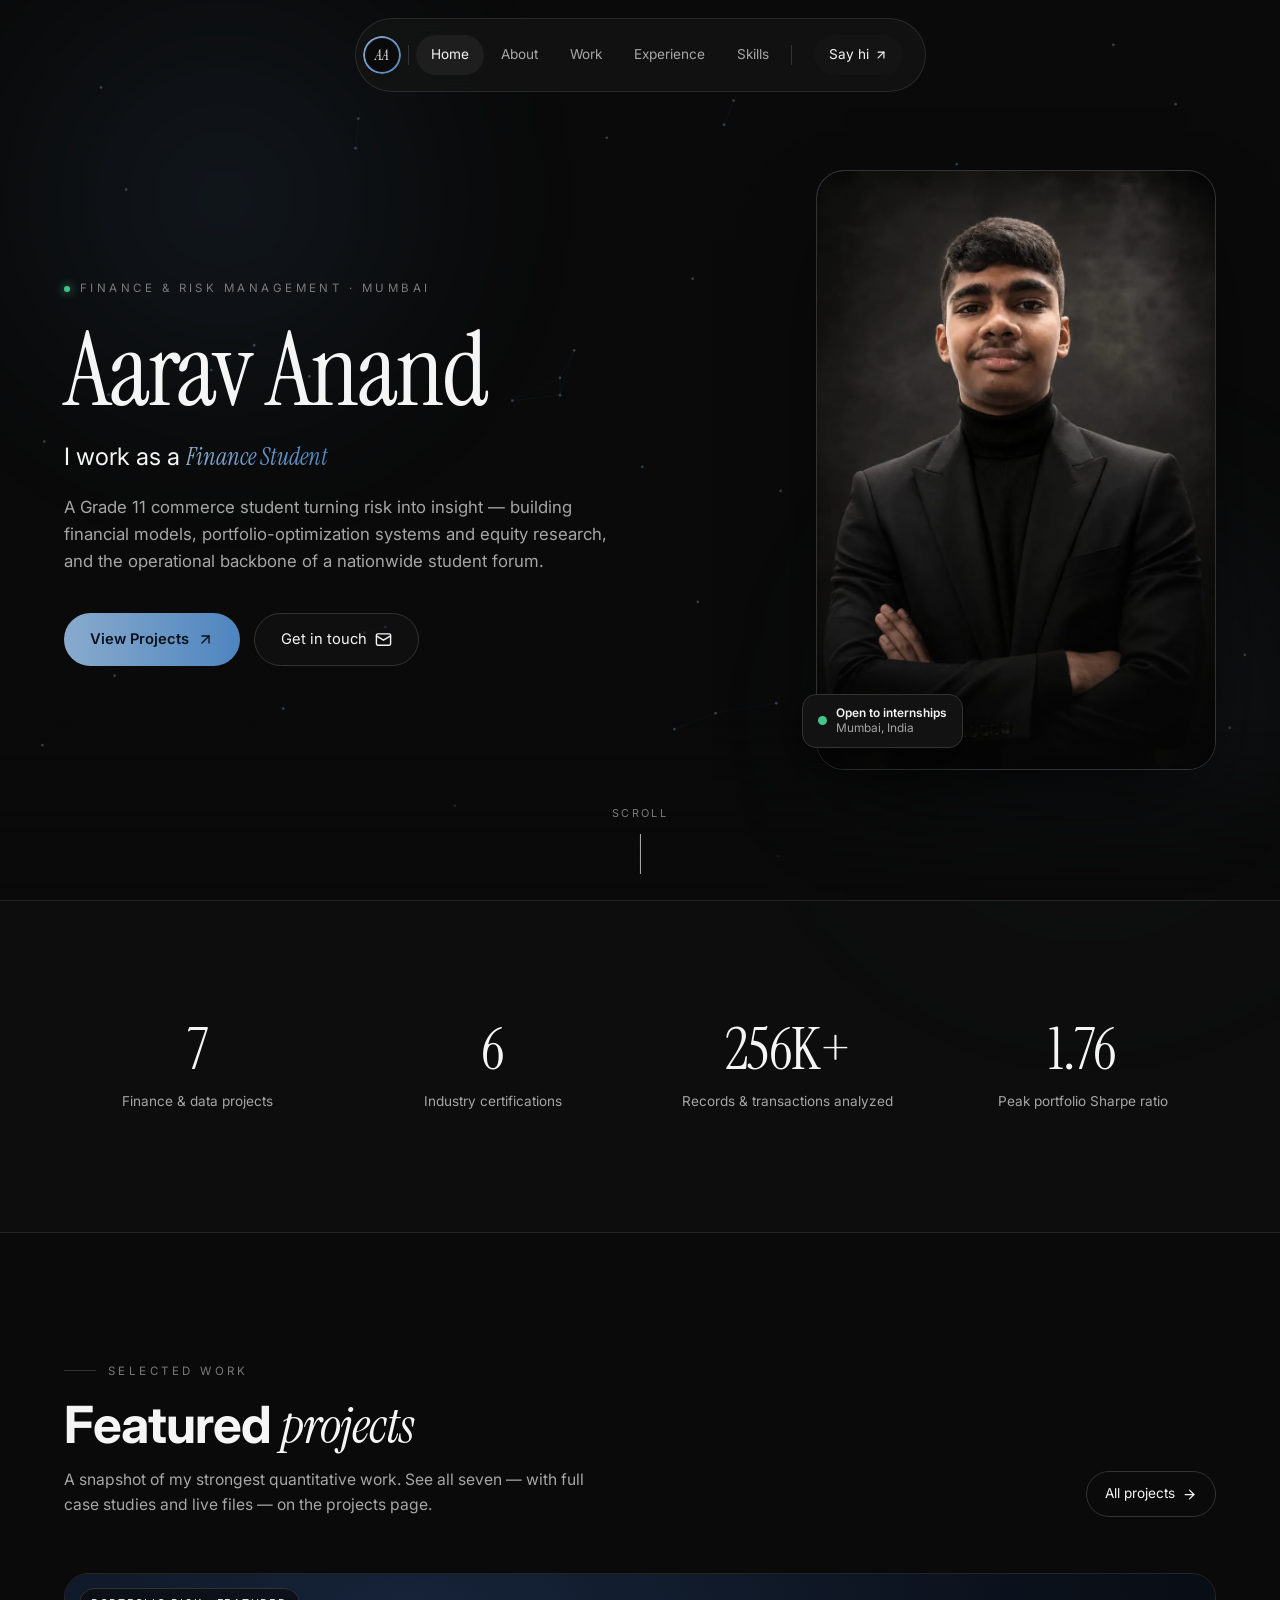
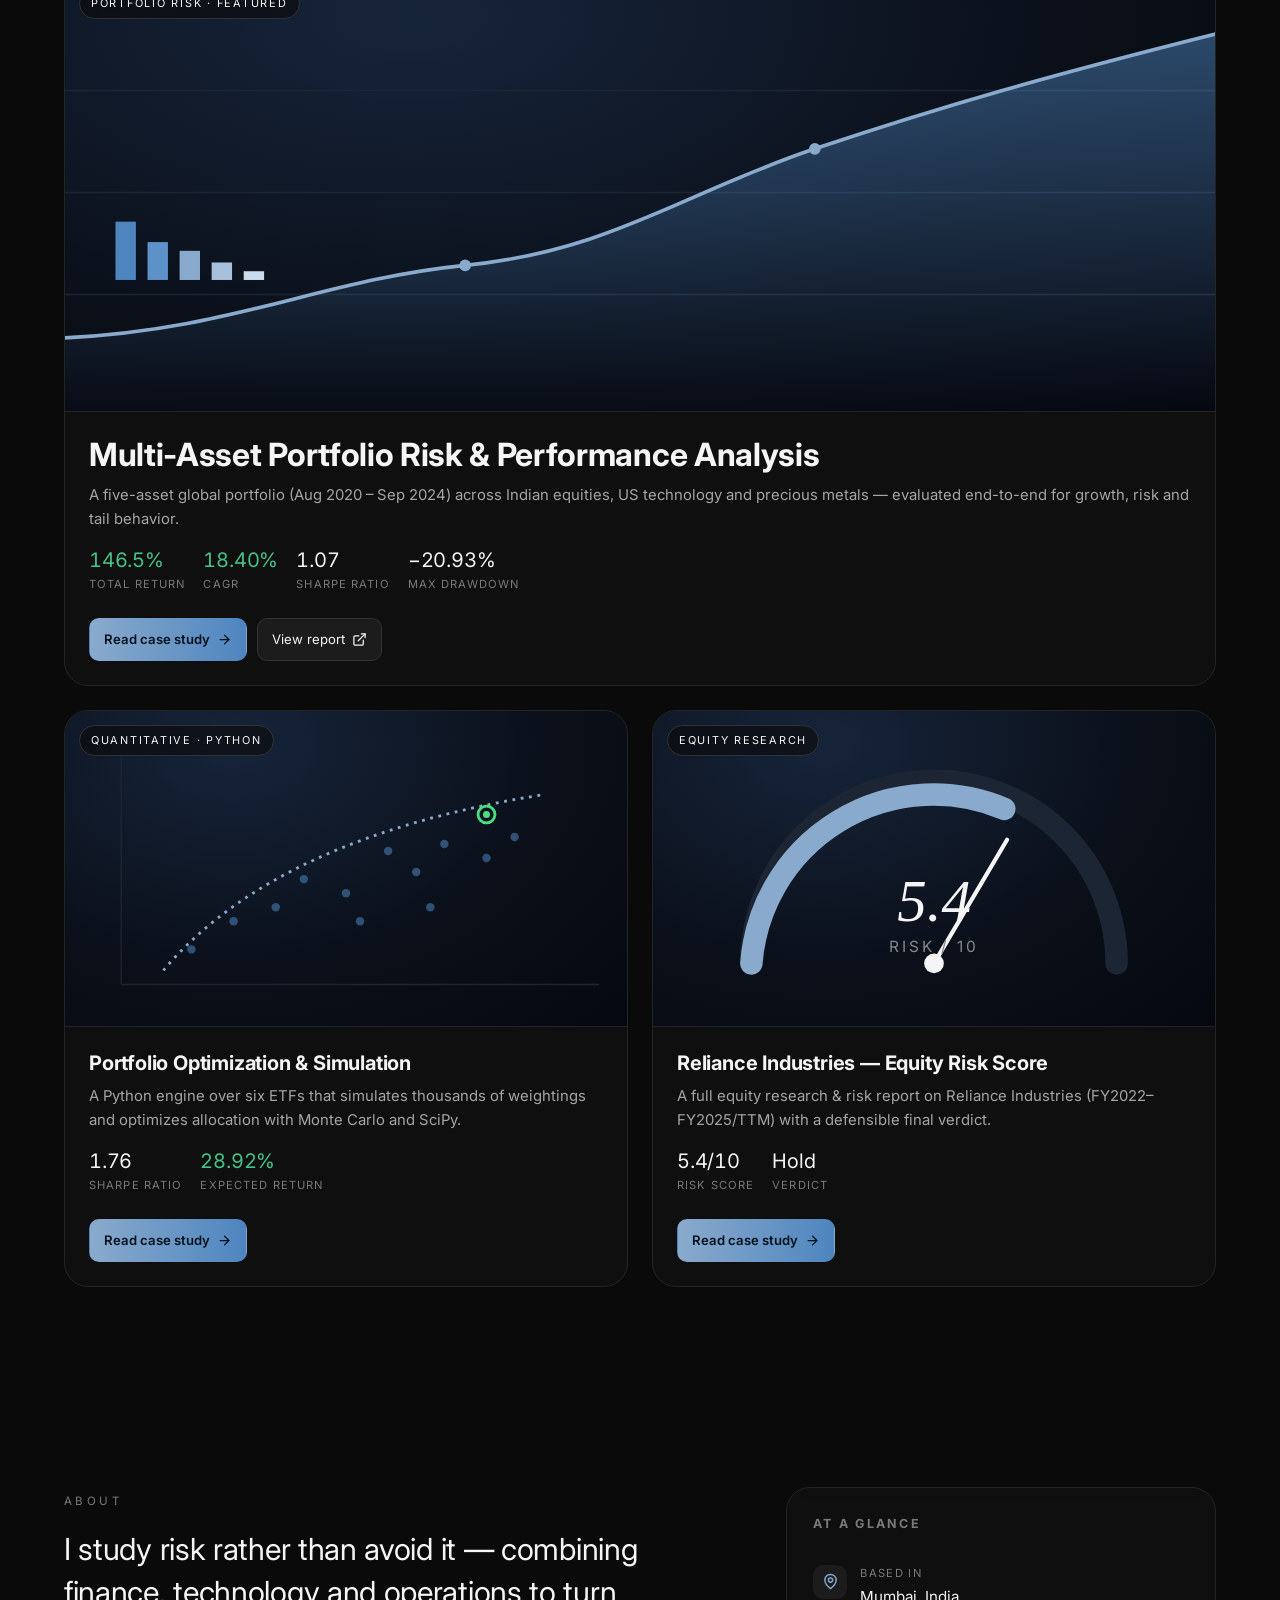
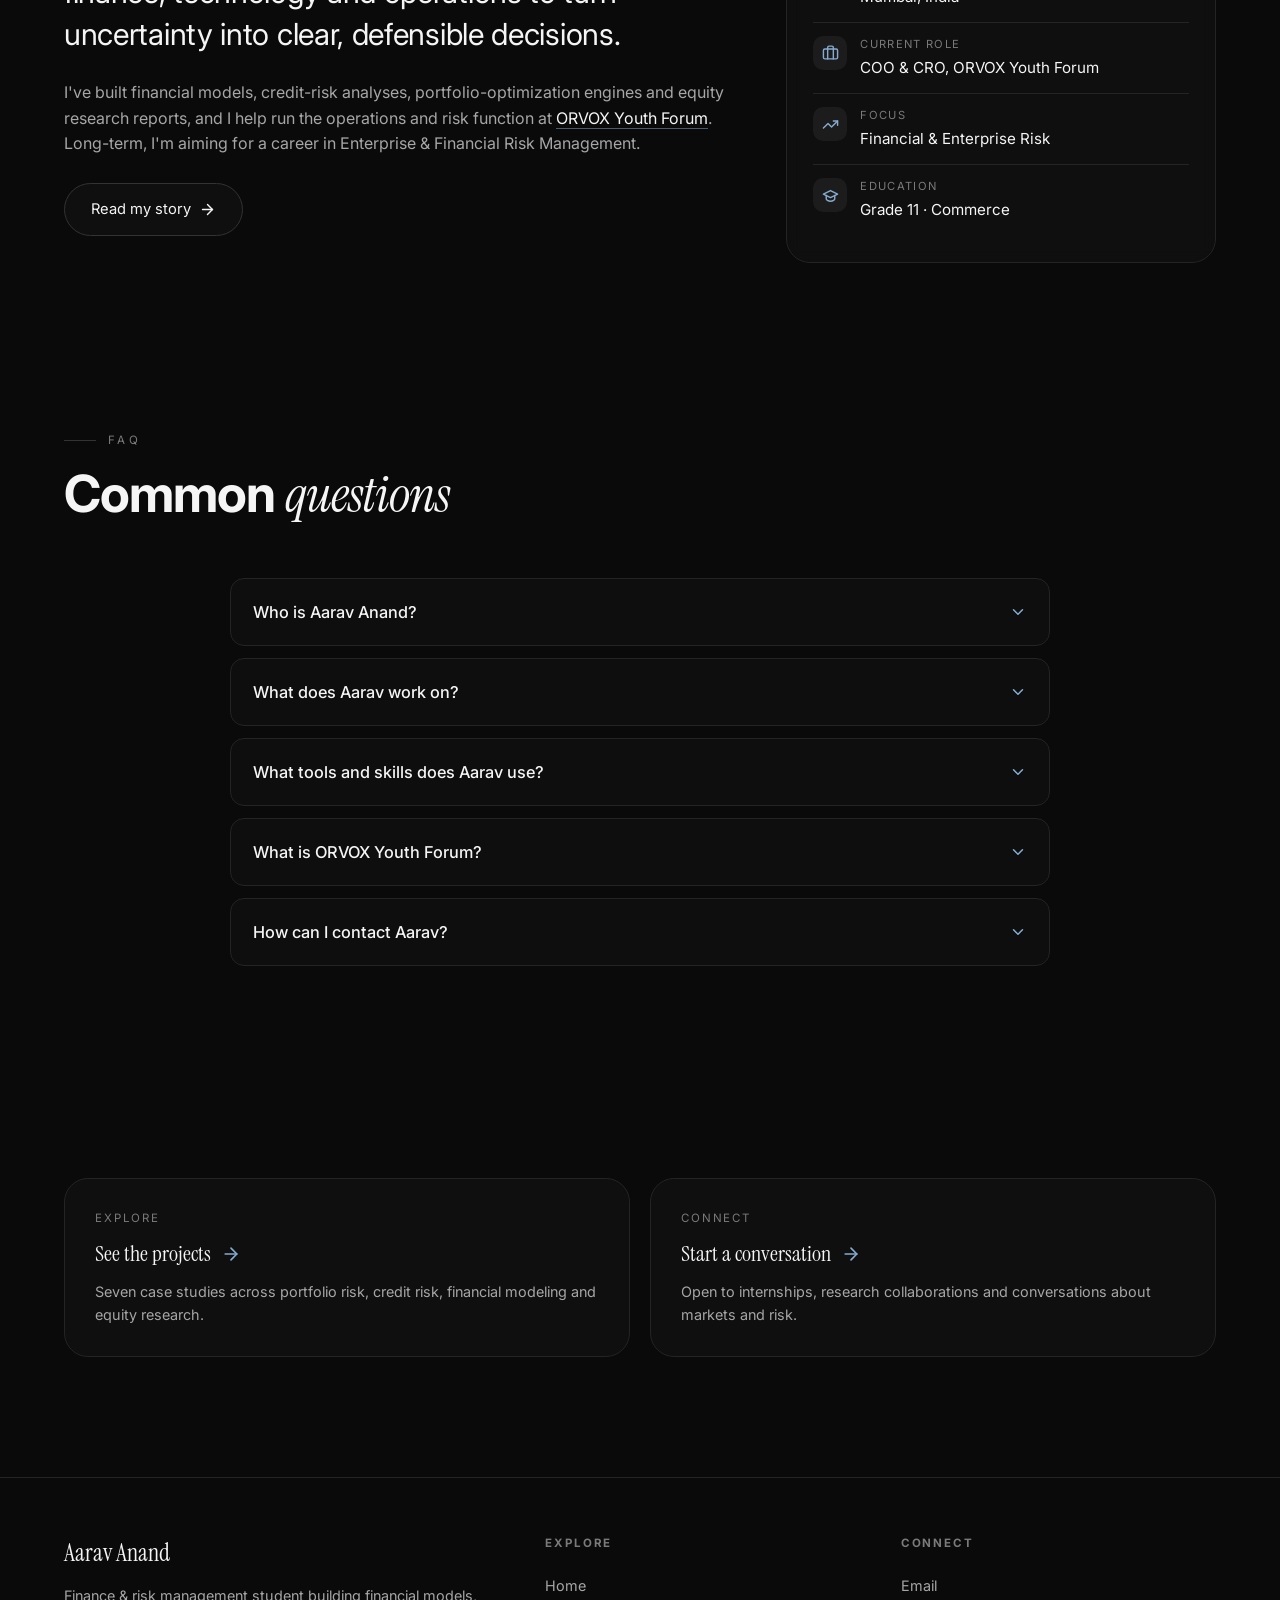
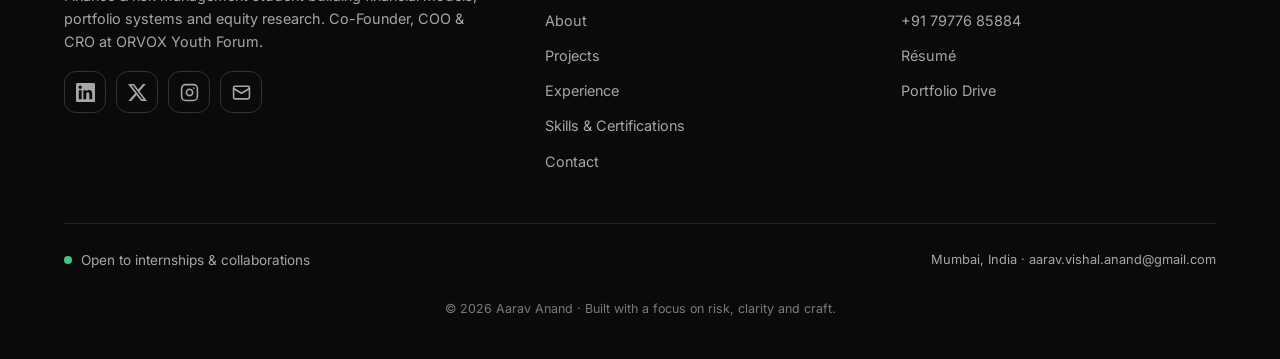
==== index.html @ 46c32362 "Aarav Anand portfolio: multi-page, SEO + AEO optimized Multi-page static site (home, about, projects" ====
<!doctype html>
<html lang="en">
<head>
  <meta charset="utf-8">
  <meta name="viewport" content="width=device-width, initial-scale=1">
  <meta name="theme-color" content="#0a0a0a">

  <title>Aarav Anand — Finance &amp; Risk Management · Quant Projects</title>
  <meta name="description" content="Aarav Anand is a Mumbai-based commerce student in financial risk management — building financial models, portfolio-optimization systems, credit-risk analyses and equity research. Co-Founder, COO &amp; CRO at ORVOX Youth Forum.">
  <meta name="author" content="Aarav Anand">
  <meta name="keywords" content="Aarav Anand, financial risk management, portfolio optimization, credit risk analysis, equity research, quantitative finance, Value at Risk, financial modeling, Monte Carlo simulation, Python finance, Mumbai, ORVOX Youth Forum">
  <link rel="canonical" href="https://aaravanand.com/">
  <meta name="robots" content="index, follow, max-image-preview:large, max-snippet:-1">

  <meta property="og:type" content="website">
  <meta property="og:site_name" content="Aarav Anand">
  <meta property="og:title" content="Aarav Anand — Finance &amp; Risk Management · Quant Projects">
  <meta property="og:description" content="Mumbai-based commerce student turning risk into insight — financial models, portfolio optimization, credit-risk &amp; equity research. Co-Founder, COO &amp; CRO at ORVOX Youth Forum.">
  <meta property="og:url" content="https://aaravanand.com/">
  <meta property="og:image" content="https://aaravanand.com/og-image.png">
  <meta property="og:image:width" content="1200">
  <meta property="og:image:height" content="630">
  <meta property="og:image:alt" content="Aarav Anand — Finance &amp; Risk Management portfolio">
  <meta property="og:locale" content="en_US">

  <meta name="twitter:card" content="summary_large_image">
  <meta name="twitter:title" content="Aarav Anand — Finance &amp; Risk Management · Quant Projects">
  <meta name="twitter:description" content="Mumbai-based commerce student building financial models, portfolio optimization systems &amp; equity research. Co-Founder of ORVOX Youth Forum.">
  <meta name="twitter:image" content="https://aaravanand.com/og-image.png">
  <meta name="twitter:image:alt" content="Aarav Anand — Finance &amp; Risk Management portfolio">
  <meta name="twitter:creator" content="@aarav84329">

  <link rel="icon" href="favicon.ico" sizes="any">
  <link rel="icon" type="image/svg+xml" href="assets/favicon.svg">
  <link rel="apple-touch-icon" href="assets/apple-touch-icon.png">
  <link rel="manifest" href="manifest.webmanifest">

  <link rel="preconnect" href="https://fonts.googleapis.com">
  <link rel="preconnect" href="https://fonts.gstatic.com" crossorigin="">
  <link href="https://fonts.googleapis.com/css2?family=Inter:wght@300;400;500;600;700&amp;family=Instrument+Serif:ital@0;1&amp;display=swap" rel="stylesheet">
  <link rel="stylesheet" href="assets/styles.css">

  <script type="application/ld+json">
  {
    "@context": "https://schema.org",
    "@graph": [
      {
        "@type": "WebSite",
        "@id": "https://aaravanand.com/#website",
        "url": "https://aaravanand.com/",
        "name": "Aarav Anand",
        "description": "Portfolio of Aarav Anand — finance and risk management student, quantitative projects and equity research.",
        "inLanguage": "en",
        "publisher": { "@id": "https://aaravanand.com/#person" }
      },
      {
        "@type": "Person",
        "@id": "https://aaravanand.com/#person",
        "name": "Aarav Anand",
        "givenName": "Aarav",
        "familyName": "Anand",
        "jobTitle": "Finance & Risk Management Student · Co-Founder, COO & CRO at ORVOX Youth Forum",
        "description": "Mumbai-based Grade 11 commerce student focused on financial risk management, portfolio analytics, credit risk and equity research.",
        "url": "https://aaravanand.com/",
        "image": "https://aaravanand.com/assets/aarav-anand-square.jpg",
        "email": "mailto:aarav.vishal.anand@gmail.com",
        "telephone": "+91-7977685884",
        "address": { "@type": "PostalAddress", "addressLocality": "Mumbai", "addressCountry": "IN" },
        "worksFor": { "@type": "Organization", "name": "ORVOX Youth Forum" },
        "knowsAbout": ["Financial Modeling","Equity Research","Portfolio Analysis","Credit Risk Analysis","Enterprise Risk Management","Value at Risk (VaR)","Monte Carlo Simulation","Python","Pandas","NumPy","SciPy","Microsoft Excel","Data Analysis","Statistical Analysis"],
        "sameAs": ["http://www.linkedin.com/in/aarav-anand84","https://x.com/aarav84329","https://www.instagram.com/aarav84329/"]
      },
      {
        "@type": "FAQPage",
        "@id": "https://aaravanand.com/#faq",
        "mainEntity": [
          { "@type": "Question", "name": "Who is Aarav Anand?", "acceptedAnswer": { "@type": "Answer", "text": "Aarav Anand is a Mumbai-based Grade 11 commerce student specializing in financial risk management, portfolio analytics, credit risk and equity research. He is a Founding Member, Chief Operating Officer and Chief Risk Officer at ORVOX Youth Forum." } },
          { "@type": "Question", "name": "What does Aarav Anand work on?", "acceptedAnswer": { "@type": "Answer", "text": "Aarav builds three-statement financial models, Python-based portfolio optimization systems, credit-risk analyses, equity research reports and retail data-analytics projects, focusing on understanding and quantifying risk." } },
          { "@type": "Question", "name": "What tools and skills does Aarav Anand use?", "acceptedAnswer": { "@type": "Answer", "text": "He works with Microsoft Excel, Python, Pandas, NumPy, SciPy and Matplotlib, applying financial modeling, Value at Risk (VaR), Monte Carlo simulation, statistical analysis and data visualization." } },
          { "@type": "Question", "name": "What is ORVOX Youth Forum?", "acceptedAnswer": { "@type": "Answer", "text": "ORVOX Youth Forum is a nationwide student initiative where Aarav serves as Founding Member, COO and CRO — designing operational systems, workflow automation, registration databases and organizational risk management." } },
          { "@type": "Question", "name": "How can I contact Aarav Anand?", "acceptedAnswer": { "@type": "Answer", "text": "Email aarav.vishal.anand@gmail.com or call +91 79776 85884. Aarav is based in Mumbai, India and is open to internships and research collaborations." } }
        ]
      }
    ]
  }
  </script>
</head>
<body data-page="home">
  <a class="skip-link" href="#main">Skip to content</a>

  <div class="bg-glow one" aria-hidden="true"></div>
  <div class="bg-glow two" aria-hidden="true"></div>
  <canvas id="bg-canvas" aria-hidden="true"></canvas>

  <div id="loader" role="status" aria-label="Loading">
    <div class="loader-label eyebrow">Aarav Anand</div>
    <div class="loader-words font-display italic" aria-hidden="true">
      <span data-w="0">Finance</span><span data-w="1">Risk</span><span data-w="2">Data</span><span data-w="3">Systems</span>
    </div>
    <div class="loader-count font-display" id="count">000</div>
    <div class="loader-bar"><div class="accent-gradient" id="loadbar"></div></div>
  </div>

  <nav class="navbar" aria-label="Primary">
    <div class="nav-pill" id="navPill">
      <a class="logo" href="index.html" aria-label="Aarav Anand — home"><span class="font-display italic">AA</span></a>
      <span class="nav-divider nav-collapsible"></span>
      <a class="nav-link active nav-collapsible" href="index.html" aria-current="page">Home</a>
      <a class="nav-link" href="about.html">About</a>
      <a class="nav-link" href="projects.html">Work</a>
      <a class="nav-link nav-collapsible" href="experience.html">Experience</a>
      <a class="nav-link nav-collapsible" href="skills.html">Skills</a>
      <span class="nav-divider"></span>
      <a class="say-hi" href="contact.html"><span class="ring"></span><span class="inner">Say hi <svg width="14" height="14"><use href="assets/sprite.svg#i-arrow"/></svg></span></a>
    </div>
  </nav>

  <main id="main">
    <!-- HERO -->
    <section class="hero" aria-label="Introduction">
      <div class="bottom-fade"></div>
      <div class="container hero-grid">
        <div>
          <span class="hero-eyebrow eyebrow"><span class="pip"></span> Finance &amp; Risk Management · Mumbai</span>
          <h1 class="hero-name font-display">Aarav Anand</h1>
          <p class="hero-role">I work as a <span class="font-display italic accent-text role-word" id="role">Risk Analyst</span></p>
          <p class="hero-desc">A Grade&nbsp;11 commerce student turning risk into insight — building financial models, portfolio-optimization systems and equity research, and the operational backbone of a nationwide student forum.</p>
          <div class="cta-row">
            <a class="btn btn-accent" href="projects.html">View Projects <svg><use href="assets/sprite.svg#i-arrow"/></svg></a>
            <a class="btn btn-outline" href="contact.html">Get in touch <svg><use href="assets/sprite.svg#i-mail"/></svg></a>
          </div>
        </div>
        <figure class="hero-portrait">
          <div class="frame">
            <picture>
              <source srcset="assets/aarav-anand.webp" type="image/webp">
              <img src="assets/aarav-anand.jpg" width="851" height="1280" alt="Aarav Anand, finance and risk management student, in a black suit" fetchpriority="high">
            </picture>
            <span class="ring-accent" aria-hidden="true"></span>
          </div>
          <figcaption class="badge">
            <span class="bd" aria-hidden="true"></span>
            <span class="bt"><b>Open to internships</b><br><span>Mumbai, India</span></span>
          </figcaption>
        </figure>
      </div>
      <a class="scroll-ind" href="#impact" aria-label="Scroll down">
        <span class="lbl">Scroll</span>
        <div class="track"><i></i></div>
      </a>
    </section>

    <!-- IMPACT -->
    <section class="block impact" id="impact" aria-label="Key numbers">
      <div class="container">
        <div class="stats-grid reveal">
          <div class="stat"><div class="num font-display" data-count="7">0</div><div class="lbl">Finance &amp; data projects</div></div>
          <div class="stat"><div class="num font-display" data-count="6">0</div><div class="lbl">Industry certifications</div></div>
          <div class="stat"><div class="num font-display" data-count="256" data-suffix="K+">0</div><div class="lbl">Records &amp; transactions analyzed</div></div>
          <div class="stat"><div class="num font-display" data-count="1.76" data-decimals="2">0</div><div class="lbl">Peak portfolio Sharpe ratio</div></div>
        </div>
      </div>
    </section>

    <!-- FEATURED PROJECTS -->
    <section class="block" aria-label="Featured projects">
      <div class="container">
        <div class="sec-head reveal">
          <div>
            <span class="line"><i class="bar"></i><span class="eyebrow">Selected Work</span></span>
            <h2>Featured <span class="font-display italic">projects</span></h2>
            <p>A snapshot of my strongest quantitative work. See all seven — with full case studies and live files — on the projects page.</p>
          </div>
          <a class="pill-link" href="projects.html">All projects <svg><use href="assets/sprite.svg#i-arrow-right"/></svg></a>
        </div>
        <div class="proj-grid">
          <article class="proj featured reveal">
            <div class="proj-cover">
              <span class="proj-cat">Portfolio Risk · Featured</span>
              <svg viewBox="0 0 800 300" preserveAspectRatio="xMidYMid slice" role="img" aria-label="Rising multi-asset portfolio growth curve">
                <defs><linearGradient id="cv1" x1="0" y1="0" x2="0" y2="1"><stop offset="0" stop-color="#4E85BF" stop-opacity="0.5"/><stop offset="1" stop-color="#4E85BF" stop-opacity="0"/></linearGradient></defs>
                <g stroke="#1c2533" stroke-width="1"><line x1="0" y1="80" x2="800" y2="80"/><line x1="0" y1="150" x2="800" y2="150"/><line x1="0" y1="220" x2="800" y2="220"/></g>
                <path d="M0 250 C 120 245, 180 210, 280 200 S 430 150, 520 120 S 680 70, 800 40 L 800 300 L 0 300 Z" fill="url(#cv1)"/>
                <path d="M0 250 C 120 245, 180 210, 280 200 S 430 150, 520 120 S 680 70, 800 40" fill="none" stroke="#89AACC" stroke-width="2.5"/>
                <g fill="#89AACC"><circle cx="280" cy="200" r="4"/><circle cx="520" cy="120" r="4"/><circle cx="800" cy="40" r="4"/></g>
                <g transform="translate(40,210)"><rect x="0" y="-40" width="14" height="40" fill="#4E85BF"/><rect x="22" y="-26" width="14" height="26" fill="#5d92c9"/><rect x="44" y="-20" width="14" height="20" fill="#89AACC"/><rect x="66" y="-12" width="14" height="12" fill="#a7c0db"/><rect x="88" y="-6" width="14" height="6" fill="#c9dcec"/></g>
              </svg>
            </div>
            <div class="proj-body">
              <h3>Multi-Asset Portfolio Risk &amp; Performance Analysis</h3>
              <p class="proj-desc">A five-asset global portfolio (Aug 2020 – Sep 2024) across Indian equities, US technology and precious metals — evaluated end-to-end for growth, risk and tail behavior.</p>
              <div class="metric-row">
                <div class="metric"><span class="mv pos">146.5%</span><span class="ml">Total return</span></div>
                <div class="metric"><span class="mv pos">18.40%</span><span class="ml">CAGR</span></div>
                <div class="metric"><span class="mv">1.07</span><span class="ml">Sharpe ratio</span></div>
                <div class="metric"><span class="mv">−20.93%</span><span class="ml">Max drawdown</span></div>
              </div>
              <div class="proj-actions">
                <a class="act primary" href="projects.html#multi-asset-portfolio">Read case study <svg><use href="assets/sprite.svg#i-arrow-right"/></svg></a>
                <a class="act" href="https://drive.google.com/file/d/1o5YZNWXrORJJob804gQaQkdYr7K_Hras/view?usp=drive_link" target="_blank" rel="noopener noreferrer">View report <svg><use href="assets/sprite.svg#i-ext"/></svg></a>
              </div>
            </div>
          </article>

          <article class="proj reveal">
            <div class="proj-cover">
              <span class="proj-cat">Quantitative · Python</span>
              <svg viewBox="0 0 400 225" preserveAspectRatio="xMidYMid slice" role="img" aria-label="Efficient frontier scatter plot">
                <g stroke="#1c2533" stroke-width="1"><line x1="40" y1="20" x2="40" y2="195"/><line x1="40" y1="195" x2="380" y2="195"/></g>
                <g fill="#4E85BF" opacity="0.55"><circle cx="90" cy="170" r="3"/><circle cx="120" cy="150" r="3"/><circle cx="150" cy="140" r="3"/><circle cx="170" cy="120" r="3"/><circle cx="200" cy="130" r="3"/><circle cx="230" cy="100" r="3"/><circle cx="250" cy="115" r="3"/><circle cx="270" cy="95" r="3"/><circle cx="300" cy="105" r="3"/><circle cx="320" cy="90" r="3"/><circle cx="210" cy="150" r="3"/><circle cx="260" cy="140" r="3"/></g>
                <path d="M70 185 Q 150 90 340 60" fill="none" stroke="#89AACC" stroke-width="2" stroke-dasharray="2 4"/>
                <circle cx="300" cy="74" r="6" fill="none" stroke="#4ade80" stroke-width="2"/><circle cx="300" cy="74" r="2.5" fill="#4ade80"/>
              </svg>
            </div>
            <div class="proj-body">
              <h3>Portfolio Optimization &amp; Simulation</h3>
              <p class="proj-desc">A Python engine over six ETFs that simulates thousands of weightings and optimizes allocation with Monte Carlo and SciPy.</p>
              <div class="metric-row">
                <div class="metric"><span class="mv">1.76</span><span class="ml">Sharpe ratio</span></div>
                <div class="metric"><span class="mv pos">28.92%</span><span class="ml">Expected return</span></div>
              </div>
              <div class="proj-actions">
                <a class="act primary" href="projects.html#portfolio-optimization">Read case study <svg><use href="assets/sprite.svg#i-arrow-right"/></svg></a>
              </div>
            </div>
          </article>

          <article class="proj reveal">
            <div class="proj-cover">
              <span class="proj-cat">Equity Research</span>
              <svg viewBox="0 0 400 225" preserveAspectRatio="xMidYMid slice" role="img" aria-label="Risk gauge at 5.4 out of 10">
                <path d="M70 180 A 130 130 0 0 1 330 180" fill="none" stroke="#1c2533" stroke-width="16" stroke-linecap="round"/>
                <path d="M70 180 A 130 130 0 0 1 250 70" fill="none" stroke="#89AACC" stroke-width="16" stroke-linecap="round"/>
                <line x1="200" y1="180" x2="252" y2="92" stroke="#f5f5f5" stroke-width="3" stroke-linecap="round"/>
                <circle cx="200" cy="180" r="7" fill="#f5f5f5"/>
                <text x="200" y="150" font-family="Georgia,serif" font-style="italic" font-size="42" fill="#f5f5f5" text-anchor="middle">5.4</text>
                <text x="200" y="172" font-family="Inter,sans-serif" font-size="11" fill="#878787" text-anchor="middle" letter-spacing="2">RISK / 10</text>
              </svg>
            </div>
            <div class="proj-body">
              <h3>Reliance Industries — Equity Risk Score</h3>
              <p class="proj-desc">A full equity research &amp; risk report on Reliance Industries (FY2022–FY2025/TTM) with a defensible final verdict.</p>
              <div class="metric-row">
                <div class="metric"><span class="mv">5.4/10</span><span class="ml">Risk score</span></div>
                <div class="metric"><span class="mv">Hold</span><span class="ml">Verdict</span></div>
              </div>
              <div class="proj-actions">
                <a class="act primary" href="projects.html#reliance-equity-risk">Read case study <svg><use href="assets/sprite.svg#i-arrow-right"/></svg></a>
              </div>
            </div>
          </article>
        </div>
      </div>
    </section>

    <!-- ABOUT TEASER -->
    <section class="block tight" aria-label="About preview">
      <div class="container about-grid">
        <div class="reveal">
          <span class="line"><i class="bar"></i><span class="eyebrow">About</span></span>
          <p class="about-lead" style="margin-top:16px">I study risk rather than avoid it — combining finance, technology and operations to turn uncertainty into clear, defensible decisions.</p>
          <div class="about-body">
            <p>I've built financial models, credit-risk analyses, portfolio-optimization engines and equity research reports, and I help run the operations and risk function at <a href="experience.html">ORVOX Youth Forum</a>. Long-term, I'm aiming for a career in Enterprise &amp; Financial Risk Management.</p>
          </div>
          <div class="cta-row" style="margin-top:26px">
            <a class="btn btn-outline" href="about.html">Read my story <svg><use href="assets/sprite.svg#i-arrow-right"/></svg></a>
          </div>
        </div>
        <aside class="about-card reveal" data-delay="1" aria-label="Quick facts">
          <h3>At a glance</h3>
          <div class="fact"><span class="ic"><svg><use href="assets/sprite.svg#i-pin"/></svg></span><div><div class="ft">Based in</div><div class="fv">Mumbai, India</div></div></div>
          <div class="fact"><span class="ic"><svg><use href="assets/sprite.svg#i-briefcase"/></svg></span><div><div class="ft">Current role</div><div class="fv">COO &amp; CRO, ORVOX Youth Forum</div></div></div>
          <div class="fact"><span class="ic"><svg><use href="assets/sprite.svg#i-trending"/></svg></span><div><div class="ft">Focus</div><div class="fv">Financial &amp; Enterprise Risk</div></div></div>
          <div class="fact"><span class="ic"><svg><use href="assets/sprite.svg#i-cap"/></svg></span><div><div class="ft">Education</div><div class="fv">Grade 11 · Commerce</div></div></div>
        </aside>
      </div>
    </section>

    <!-- FAQ -->
    <section class="block tight" id="faq" aria-label="Frequently asked questions">
      <div class="container">
        <div class="sec-head reveal" style="justify-content:flex-start">
          <div>
            <span class="line"><i class="bar"></i><span class="eyebrow">FAQ</span></span>
            <h2>Common <span class="font-display italic">questions</span></h2>
          </div>
        </div>
        <div class="faq-wrap reveal">
          <details class="faq"><summary>Who is Aarav Anand? <svg class="chev"><use href="assets/sprite.svg#i-down"/></svg></summary><div class="faq-a">Aarav Anand is a Mumbai-based Grade 11 commerce student specializing in financial risk management, portfolio analytics, credit risk and equity research. He is a Founding Member, Chief Operating Officer and Chief Risk Officer at <a href="experience.html">ORVOX Youth Forum</a>.</div></details>
          <details class="faq"><summary>What does Aarav work on? <svg class="chev"><use href="assets/sprite.svg#i-down"/></svg></summary><div class="faq-a">He builds three-statement financial models, Python-based <a href="projects.html#portfolio-optimization">portfolio optimization systems</a>, credit-risk analyses, equity research reports and retail data-analytics projects — all centered on understanding and quantifying risk.</div></details>
          <details class="faq"><summary>What tools and skills does Aarav use? <svg class="chev"><use href="assets/sprite.svg#i-down"/></svg></summary><div class="faq-a">Microsoft Excel, Python, Pandas, NumPy, SciPy and Matplotlib — applied through financial modeling, Value at Risk (VaR), Monte Carlo simulation and statistical analysis. See the full <a href="skills.html">skills &amp; certifications</a>.</div></details>
          <details class="faq"><summary>What is ORVOX Youth Forum? <svg class="chev"><use href="assets/sprite.svg#i-down"/></svg></summary><div class="faq-a">A nationwide student initiative where Aarav serves as Founding Member, COO and CRO — designing operational systems, workflow automation, registration databases and organizational risk management. More on the <a href="experience.html">experience page</a>.</div></details>
          <details class="faq"><summary>How can I contact Aarav? <svg class="chev"><use href="assets/sprite.svg#i-down"/></svg></summary><div class="faq-a">Email <a href="mailto:aarav.vishal.anand@gmail.com">aarav.vishal.anand@gmail.com</a> or call <a href="tel:+917977685884">+91 79776 85884</a>. He's open to internships and research collaborations — see the <a href="contact.html">contact page</a>.</div></details>
        </div>
      </div>
    </section>

    <!-- CONTACT CTA -->
    <section class="block" aria-label="Get in touch">
      <div class="container">
        <div class="next-cta">
          <a class="next-card reveal" href="projects.html">
            <span class="nc-eye">Explore</span>
            <span class="nc-title font-display">See the projects <svg><use href="assets/sprite.svg#i-arrow-right"/></svg></span>
            <p>Seven case studies across portfolio risk, credit risk, financial modeling and equity research.</p>
          </a>
          <a class="next-card reveal" data-delay="1" href="contact.html">
            <span class="nc-eye">Connect</span>
            <span class="nc-title font-display">Start a conversation <svg><use href="assets/sprite.svg#i-arrow-right"/></svg></span>
            <p>Open to internships, research collaborations and conversations about markets and risk.</p>
          </a>
        </div>
      </div>
    </section>
  </main>

  <!-- FOOTER -->
  <footer class="site-footer">
    <div class="container">
      <div class="footer-top">
        <div class="footer-brand">
          <div class="fb-name font-display">Aarav Anand</div>
          <p>Finance &amp; risk management student building financial models, portfolio systems and equity research. Co-Founder, COO &amp; CRO at ORVOX Youth Forum.</p>
          <div class="socials" style="margin-top:18px">
            <a href="http://www.linkedin.com/in/aarav-anand84" target="_blank" rel="noopener noreferrer" aria-label="LinkedIn"><svg><use href="assets/sprite.svg#i-linkedin"/></svg></a>
            <a href="https://x.com/aarav84329" target="_blank" rel="noopener noreferrer" aria-label="X (Twitter)"><svg><use href="assets/sprite.svg#i-x"/></svg></a>
            <a href="https://www.instagram.com/aarav84329/" target="_blank" rel="noopener noreferrer" aria-label="Instagram"><svg><use href="assets/sprite.svg#i-instagram"/></svg></a>
            <a href="mailto:aarav.vishal.anand@gmail.com" aria-label="Email"><svg><use href="assets/sprite.svg#i-mail"/></svg></a>
          </div>
        </div>
        <nav class="footer-col" aria-label="Footer">
          <h4>Explore</h4>
          <a href="index.html">Home</a><a href="about.html">About</a><a href="projects.html">Projects</a><a href="experience.html">Experience</a><a href="skills.html">Skills &amp; Certifications</a><a href="contact.html">Contact</a>
        </nav>
        <div class="footer-col">
          <h4>Connect</h4>
          <a href="mailto:aarav.vishal.anand@gmail.com">Email</a>
          <a href="tel:+917977685884">+91 79776 85884</a>
          <a href="https://docs.google.com/document/d/1LqpxFSy0rPGh9nCoXXqc6Lo5pvByXTGy/edit?usp=sharing&amp;ouid=103177178854069169573&amp;rtpof=true&amp;sd=true" target="_blank" rel="noopener noreferrer">Résumé</a>
          <a href="https://drive.google.com/drive/folders/1hFkDQS0R5gh1Fw5vfCUStxI2azGrAgSO?usp=sharing" target="_blank" rel="noopener noreferrer">Portfolio Drive</a>
        </div>
      </div>
      <div class="footer-bar">
        <div class="avail"><span class="dot"></span>Open to internships &amp; collaborations</div>
        <div class="muted" style="font-size:0.8rem">Mumbai, India · aarav.vishal.anand@gmail.com</div>
      </div>
      <p class="colophon">© <span id="year">2026</span> Aarav Anand · Built with a focus on risk, clarity and craft.</p>
    </div>
  </footer>

  <script src="assets/main.js" defer></script>
</body>
</html>
---- assets/styles.css ----
/* ════════════════════════════════════════════════
   Aarav Anand — Portfolio Design System
   Shared across all pages
   ════════════════════════════════════════════════ */

:root {
  --bg: 0 0% 4%;
  --bg-2: 0 0% 6%;
  --surface: 0 0% 8%;
  --surface-2: 0 0% 11%;
  --text: 0 0% 96%;
  --muted: 0 0% 65%;
  --faint: 0 0% 48%;
  --stroke: 0 0% 14%;
  --stroke-2: 0 0% 20%;
  --accent: 210 44% 67%;
  --accent-2: 212 42% 53%;
  --pos: 152 52% 52%;
  --warn: 38 92% 60%;
  --radius: 24px;
  --radius-sm: 14px;
  --maxw: 1200px;
  --ease-out: cubic-bezier(0.23, 1, 0.32, 1);
  --ease-in-out: cubic-bezier(0.77, 0, 0.175, 1);
}

* { box-sizing: border-box; margin: 0; padding: 0; }
html { scroll-behavior: smooth; }
@media (prefers-reduced-motion: reduce) { html { scroll-behavior: auto; } }

body {
  font-family: 'Inter', -apple-system, system-ui, sans-serif;
  background: hsl(var(--bg));
  color: hsl(var(--text));
  -webkit-font-smoothing: antialiased;
  text-rendering: optimizeLegibility;
  overflow-x: hidden;
  line-height: 1.6;
}
img, svg, video { display: block; }
button, a { font: inherit; color: inherit; cursor: pointer; text-decoration: none; }
ul { list-style: none; }
:focus-visible { outline: 2px solid hsl(var(--accent)); outline-offset: 3px; border-radius: 6px; }

.font-display { font-family: 'Instrument Serif', Georgia, serif; font-weight: 400; }
.italic { font-style: italic; }
.muted { color: hsl(var(--muted)); }
.eyebrow { font-size: 0.72rem; color: hsl(var(--faint)); text-transform: uppercase; letter-spacing: 0.3em; }
.container { max-width: var(--maxw); margin: 0 auto; padding: 0 24px; }
.accent-text { background: linear-gradient(90deg, #89AACC, #4E85BF); -webkit-background-clip: text; background-clip: text; color: transparent; }
.accent-gradient { background: linear-gradient(90deg, #89AACC 0%, #4E85BF 100%); }
.sr-only { position: absolute; width: 1px; height: 1px; padding: 0; margin: -1px; overflow: hidden; clip: rect(0,0,0,0); white-space: nowrap; border: 0; }

.skip-link { position: absolute; left: 16px; top: -60px; z-index: 10000; background: hsl(var(--surface)); border: 1px solid hsl(var(--stroke-2)); padding: 10px 18px; border-radius: 999px; transition: top 0.2s var(--ease-out); }
.skip-link:focus { top: 16px; }

/* ── keyframes ── */
@keyframes scroll-down { 0% { transform: translateY(-100%); } 100% { transform: translateY(200%); } }
@keyframes role-fade-in { from { opacity: 0; transform: translateY(8px); } to { opacity: 1; transform: translateY(0); } }
@keyframes pulse-dot { 0%,100% { opacity: 1; transform: scale(1); } 50% { opacity: 0.4; transform: scale(0.7); } }
@keyframes float-up { from { opacity: 0; transform: translateY(20px); } to { opacity: 1; transform: translateY(0); } }

/* ── background ── */
#bg-canvas { position: fixed; inset: 0; z-index: 0; pointer-events: none; opacity: 0.55; }
.bg-glow { position: fixed; z-index: 0; pointer-events: none; filter: blur(90px); opacity: 0.5; }
.bg-glow.one { top: -10%; left: -5%; width: 45vw; height: 45vw; background: radial-gradient(circle, rgba(78,133,191,0.30), transparent 65%); }
.bg-glow.two { bottom: -15%; right: -10%; width: 50vw; height: 50vw; background: radial-gradient(circle, rgba(137,170,204,0.20), transparent 65%); }

/* ── loader ── */
#loader { position: fixed; inset: 0; z-index: 9999; background: hsl(var(--bg)); transition: opacity 0.6s ease; }
#loader.done { opacity: 0; pointer-events: none; }
.loader-label { position: absolute; top: 32px; left: 32px; }
.loader-words { position: absolute; inset: 0; display: grid; place-items: center; }
.loader-words span { position: absolute; font-size: clamp(2.2rem, 7vw, 4.5rem); color: hsl(var(--text) / 0.85); opacity: 0; }
.loader-count { position: absolute; bottom: 40px; right: 36px; font-size: clamp(4rem, 14vw, 9rem); line-height: 1; font-variant-numeric: tabular-nums; }
.loader-bar { position: absolute; left: 0; right: 0; bottom: 0; height: 3px; background: hsl(var(--stroke) / 0.6); }
.loader-bar > div { height: 100%; transform-origin: left; transform: scaleX(0); box-shadow: 0 0 8px rgba(137,170,204,0.45); }

/* ── nav ── */
.navbar { position: fixed; top: 0; left: 0; right: 0; z-index: 50; display: flex; justify-content: center; padding: 18px 16px; }
.nav-pill { display: inline-flex; align-items: center; gap: 2px; border-radius: 999px; backdrop-filter: blur(14px); -webkit-backdrop-filter: blur(14px); border: 1px solid rgba(255,255,255,0.10); background: hsl(var(--surface) / 0.82); padding: 7px; transition: box-shadow 0.4s ease, background 0.4s ease; max-width: calc(100vw - 32px); }
.nav-pill.scrolled { box-shadow: 0 10px 30px rgba(0,0,0,0.5); background: hsl(var(--surface) / 0.95); }
.logo { position: relative; width: 38px; height: 38px; border-radius: 50%; display: grid; place-items: center; transition: transform 0.3s var(--ease-out); flex: 0 0 auto; }
.logo::before { content: ''; position: absolute; inset: 0; border-radius: 50%; padding: 2px; background: linear-gradient(135deg, #89AACC, #4E85BF); -webkit-mask: linear-gradient(#000 0 0) content-box, linear-gradient(#000 0 0); -webkit-mask-composite: xor; mask-composite: exclude; transition: transform 0.6s var(--ease-out); }
.logo span { position: relative; z-index: 1; width: 32px; height: 32px; border-radius: 50%; background: hsl(var(--bg)); display: grid; place-items: center; font-size: 15px; }
.nav-divider { width: 1px; height: 20px; background: hsl(var(--stroke-2)); margin: 0 5px; flex: 0 0 auto; }
.nav-link, .say-hi { font-size: 0.85rem; border-radius: 999px; padding: 9px 15px; transition: color 0.25s var(--ease-out), background 0.25s var(--ease-out); white-space: nowrap; }
.nav-link.active { color: hsl(var(--text)); background: hsl(var(--stroke) / 0.7); }
.nav-link:not(.active) { color: hsl(var(--muted)); }
.say-hi { position: relative; display: inline-flex; align-items: center; gap: 5px; flex: 0 0 auto; }
.say-hi .ring { position: absolute; inset: -2px; border-radius: 999px; opacity: 0; background: linear-gradient(90deg, #89AACC, #4E85BF); transition: opacity 0.3s ease; }
.say-hi .inner { position: relative; z-index: 1; display: inline-flex; align-items: center; gap: 5px; background: hsl(var(--surface)); border-radius: 999px; padding: 9px 15px; }
@media (hover: hover) {
  .logo:hover { transform: scale(1.08); }
  .logo:hover::before { transform: rotate(180deg); }
  .nav-link:not(.active):hover { color: hsl(var(--text)); background: hsl(var(--stroke) / 0.5); }
  .say-hi:hover .ring { opacity: 1; }
}
.nav-link:active, .say-hi:active { transform: scale(0.97); }
@media (max-width: 820px) { .nav-collapsible { display: none; } }

/* ── buttons ── */
.btn { position: relative; border-radius: 999px; font-size: 0.92rem; padding: 14px 26px; transition: transform 0.18s var(--ease-out), box-shadow 0.3s var(--ease-out), background 0.3s var(--ease-out); display: inline-flex; align-items: center; gap: 8px; min-height: 48px; }
.btn svg { width: 17px; height: 17px; }
.btn-solid { background: hsl(var(--text)); color: hsl(var(--bg)); font-weight: 500; }
.btn-outline { border: 1px solid hsl(var(--stroke-2)); background: hsl(var(--surface) / 0.5); color: hsl(var(--text)); }
.btn-accent { background: linear-gradient(90deg, #89AACC, #4E85BF); color: #07111c; font-weight: 600; }
@media (hover: hover) {
  .btn-solid:hover { box-shadow: 0 10px 30px rgba(245,245,245,0.18); transform: translateY(-2px); }
  .btn-outline:hover { background: hsl(var(--surface-2)); transform: translateY(-2px); }
  .btn-accent:hover { box-shadow: 0 10px 30px rgba(78,133,191,0.35); transform: translateY(-2px); }
}
.btn:active { transform: scale(0.97); }

.pill-link { position: relative; display: inline-flex; align-items: center; gap: 7px; border-radius: 999px; padding: 11px 18px; font-size: 0.85rem; border: 1px solid hsl(var(--stroke-2)); white-space: nowrap; transition: transform 0.18s var(--ease-out), background 0.25s var(--ease-out), border-color 0.25s var(--ease-out); }
.pill-link svg { width: 15px; height: 15px; }
@media (hover: hover) { .pill-link:hover { background: hsl(var(--surface-2)); border-color: hsl(var(--accent) / 0.5); transform: translateY(-1px); } }
.pill-link:active { transform: scale(0.97); }

/* ── reveal ── */
.reveal { opacity: 0; transform: translateY(28px); transition: opacity 0.9s var(--ease-out), transform 0.9s var(--ease-out); }
.reveal.in { opacity: 1; transform: none; }
.reveal[data-delay="1"] { transition-delay: 0.06s; }
.reveal[data-delay="2"] { transition-delay: 0.12s; }
.reveal[data-delay="3"] { transition-delay: 0.18s; }
.reveal[data-delay="4"] { transition-delay: 0.24s; }
.reveal[data-delay="5"] { transition-delay: 0.30s; }

/* ── layout blocks ── */
main { position: relative; z-index: 2; }
section[id] { scroll-margin-top: 90px; }
.block { padding: clamp(64px, 10vw, 120px) 0; position: relative; }
.block.tight { padding: clamp(48px, 7vw, 80px) 0; }

.sec-head { display: flex; justify-content: space-between; align-items: flex-end; gap: 24px; margin-bottom: 56px; flex-wrap: wrap; }
.sec-head .line { display: inline-flex; align-items: center; gap: 12px; margin-bottom: 18px; }
.sec-head .line .bar { width: 32px; height: 1px; background: hsl(var(--stroke-2)); }
.sec-head h2 { font-size: clamp(2rem, 5vw, 3.2rem); line-height: 1.05; letter-spacing: -0.02em; }
.sec-head p { color: hsl(var(--muted)); font-size: 0.98rem; max-width: 34rem; margin-top: 14px; }

/* ── page hero (inner pages) ── */
.page-hero { position: relative; padding: 150px 0 40px; }
.breadcrumb { display: flex; align-items: center; gap: 8px; font-size: 0.8rem; color: hsl(var(--muted)); margin-bottom: 26px; flex-wrap: wrap; }
.breadcrumb a { color: hsl(var(--muted)); transition: color 0.2s; }
.breadcrumb a:hover { color: hsl(var(--text)); }
.breadcrumb .sep { color: hsl(var(--faint)); }
.breadcrumb [aria-current] { color: hsl(var(--text)); }
.page-hero h1 { font-size: clamp(2.6rem, 7vw, 5rem); line-height: 0.98; letter-spacing: -0.02em; }
.page-hero .lede { color: hsl(var(--muted)); font-size: clamp(1rem, 1.6vw, 1.15rem); max-width: 40rem; margin-top: 22px; }

/* ── home split hero ── */
.hero { position: relative; min-height: 100vh; display: flex; align-items: center; overflow: hidden; padding: 120px 0 80px; }
.hero .bottom-fade { position: absolute; left: 0; right: 0; bottom: 0; height: 180px; background: linear-gradient(to top, hsl(var(--bg)), transparent); z-index: 1; pointer-events: none; }
.hero-grid { position: relative; z-index: 10; display: grid; grid-template-columns: 1.1fr 0.9fr; gap: 56px; align-items: center; width: 100%; }
.hero-eyebrow { display: inline-flex; align-items: center; gap: 10px; margin-bottom: 26px; opacity: 0; animation: float-up 0.7s var(--ease-out) 0.1s forwards; }
.hero-eyebrow .pip { width: 6px; height: 6px; border-radius: 50%; background: hsl(var(--pos)); box-shadow: 0 0 10px hsl(var(--pos)); }
.hero-name { font-size: clamp(3rem, 8vw, 6.5rem); line-height: 0.92; letter-spacing: -0.02em; margin-bottom: 20px; opacity: 0; animation: float-up 0.8s var(--ease-out) 0.18s forwards; }
.hero-role { font-size: clamp(1.05rem, 2.2vw, 1.5rem); margin-bottom: 10px; opacity: 0; animation: float-up 0.8s var(--ease-out) 0.28s forwards; }
.hero-role .role-word { display: inline-block; min-width: 1ch; }
.hero-role .role-word.anim { animation: role-fade-in 0.4s var(--ease-out); }
.hero-desc { font-size: clamp(0.95rem, 1.4vw, 1.05rem); max-width: 34rem; margin: 18px 0 38px; color: hsl(var(--muted)); opacity: 0; animation: float-up 0.8s var(--ease-out) 0.38s forwards; }
.cta-row { display: inline-flex; gap: 14px; flex-wrap: wrap; opacity: 0; animation: float-up 0.8s var(--ease-out) 0.48s forwards; }

.hero-portrait { position: relative; opacity: 0; animation: float-up 0.9s var(--ease-out) 0.34s forwards; justify-self: end; width: 100%; max-width: 400px; }
.hero-portrait .frame { position: relative; border-radius: 28px; overflow: hidden; border: 1px solid hsl(var(--stroke-2)); background: hsl(var(--surface)); box-shadow: 0 40px 90px -30px rgba(0,0,0,0.85); }
.hero-portrait .frame::after { content: ''; position: absolute; inset: 0; background: linear-gradient(180deg, transparent 55%, hsl(var(--bg) / 0.5)); pointer-events: none; }
.hero-portrait img { width: 100%; height: auto; aspect-ratio: 851/1280; object-fit: cover; }
.hero-portrait .ring-accent { position: absolute; inset: -1px; border-radius: 28px; padding: 1px; background: linear-gradient(160deg, hsl(var(--accent) / 0.6), transparent 40%); -webkit-mask: linear-gradient(#000 0 0) content-box, linear-gradient(#000 0 0); -webkit-mask-composite: xor; mask-composite: exclude; pointer-events: none; }
.hero-portrait .badge { position: absolute; left: -14px; bottom: 22px; z-index: 3; display: inline-flex; align-items: center; gap: 9px; background: hsl(var(--surface) / 0.95); backdrop-filter: blur(10px); border: 1px solid hsl(var(--stroke-2)); border-radius: 14px; padding: 11px 15px; box-shadow: 0 14px 34px rgba(0,0,0,0.5); }
.hero-portrait .badge .bd { width: 9px; height: 9px; border-radius: 50%; background: hsl(var(--pos)); animation: pulse-dot 2s ease-in-out infinite; flex: 0 0 auto; }
.hero-portrait .badge .bt { font-size: 0.74rem; line-height: 1.3; }
.hero-portrait .badge .bt b { font-weight: 600; }
.hero-portrait .badge .bt span { color: hsl(var(--muted)); }

.scroll-ind { position: absolute; bottom: 26px; left: 50%; transform: translateX(-50%); z-index: 10; text-align: center; }
.scroll-ind .lbl { font-size: 0.68rem; letter-spacing: 0.22em; color: hsl(var(--faint)); text-transform: uppercase; display: block; margin-bottom: 12px; }
.scroll-ind .track { width: 1px; height: 40px; background: hsl(var(--stroke-2)); margin: 0 auto; overflow: hidden; position: relative; }
.scroll-ind .track > i { display: block; width: 1px; height: 100%; background: hsl(var(--text)); animation: scroll-down 1.6s ease-in-out infinite; }

/* ── about ── */
.about-grid { display: grid; grid-template-columns: 1.55fr 1fr; gap: 56px; align-items: start; }
.about-lead { font-size: clamp(1.3rem, 2.6vw, 1.9rem); line-height: 1.4; letter-spacing: -0.01em; }
.about-body { color: hsl(var(--muted)); margin-top: 24px; font-size: 1rem; max-width: 42rem; }
.about-body p + p { margin-top: 16px; }
.about-body a { color: hsl(var(--text)); border-bottom: 1px solid hsl(var(--accent) / 0.5); transition: border-color 0.25s; }
@media (hover: hover) { .about-body a:hover { border-color: hsl(var(--accent)); } }
.about-card { background: hsl(var(--surface) / 0.5); border: 1px solid hsl(var(--stroke)); border-radius: var(--radius); padding: 26px; backdrop-filter: blur(8px); }
.about-card h3 { font-size: 0.78rem; text-transform: uppercase; letter-spacing: 0.18em; color: hsl(var(--faint)); margin-bottom: 18px; }
.fact { display: flex; align-items: flex-start; gap: 13px; padding: 13px 0; border-top: 1px solid hsl(var(--stroke)); }
.fact:first-of-type { border-top: 0; }
.fact .ic { width: 34px; height: 34px; border-radius: 10px; background: hsl(var(--surface-2)); display: grid; place-items: center; flex: 0 0 auto; color: hsl(var(--accent)); }
.fact .ic svg { width: 17px; height: 17px; }
.fact .ft { font-size: 0.7rem; text-transform: uppercase; letter-spacing: 0.12em; color: hsl(var(--faint)); }
.fact .fv { font-size: 0.95rem; margin-top: 2px; }
.fact .fv a { color: hsl(var(--text)); border-bottom: 1px solid hsl(var(--accent) / 0.5); }
.focus-tags { display: flex; flex-wrap: wrap; gap: 8px; margin-top: 20px; }
.tag { font-size: 0.78rem; color: hsl(var(--muted)); border: 1px solid hsl(var(--stroke-2)); border-radius: 999px; padding: 6px 13px; }

/* about page portrait */
.about-portrait { position: sticky; top: 100px; }
.about-portrait .frame { position: relative; border-radius: var(--radius); overflow: hidden; border: 1px solid hsl(var(--stroke-2)); box-shadow: 0 36px 80px -30px rgba(0,0,0,0.8); }
.about-portrait img { width: 100%; height: auto; aspect-ratio: 851/1280; object-fit: cover; }
.about-portrait figcaption { margin-top: 14px; font-size: 0.8rem; color: hsl(var(--faint)); text-align: center; }
.about-split { display: grid; grid-template-columns: 0.85fr 1.15fr; gap: 56px; align-items: start; }

/* ── impact stats ── */
.impact { border-top: 1px solid hsl(var(--stroke)); border-bottom: 1px solid hsl(var(--stroke)); background: hsl(var(--bg-2) / 0.6); }
.stats-grid { display: grid; grid-template-columns: repeat(4, 1fr); gap: 28px; }
.stat { text-align: center; }
.stat .num { font-size: clamp(2.4rem, 5.5vw, 3.6rem); line-height: 1; letter-spacing: -0.01em; font-variant-numeric: tabular-nums; }
.stat .lbl { color: hsl(var(--muted)); font-size: 0.85rem; margin-top: 12px; }

/* ── projects ── */
.proj-grid { display: grid; grid-template-columns: repeat(2, 1fr); gap: 24px; }
.proj { position: relative; display: flex; flex-direction: column; border: 1px solid hsl(var(--stroke)); background: hsl(var(--surface) / 0.55); border-radius: var(--radius); overflow: hidden; transition: transform 0.3s var(--ease-out), border-color 0.3s var(--ease-out), box-shadow 0.3s var(--ease-out); scroll-margin-top: 100px; }
.proj.featured { grid-column: 1 / -1; }
@media (hover: hover) { .proj:hover { transform: translateY(-4px); border-color: hsl(var(--accent) / 0.45); box-shadow: 0 24px 60px -20px rgba(0,0,0,0.7); } }
.proj-cover { position: relative; aspect-ratio: 16/9; overflow: hidden; background: radial-gradient(ellipse at 30% 10%, #16243a 0%, #0a0f18 60%, #060810 100%); border-bottom: 1px solid hsl(var(--stroke)); }
.proj.featured .proj-cover { aspect-ratio: 21/8; }
.proj-cover svg { width: 100%; height: 100%; }
.proj-cat { position: absolute; top: 14px; left: 14px; z-index: 2; font-size: 0.68rem; text-transform: uppercase; letter-spacing: 0.16em; color: hsl(var(--text)); background: hsl(var(--bg) / 0.6); backdrop-filter: blur(8px); border: 1px solid hsl(var(--stroke-2)); padding: 6px 11px; border-radius: 999px; }
.proj-body { padding: 24px; display: flex; flex-direction: column; flex: 1; }
.proj-body h3 { font-size: 1.25rem; line-height: 1.2; letter-spacing: -0.01em; margin-bottom: 10px; }
.proj.featured .proj-body h3 { font-size: clamp(1.4rem, 3vw, 2rem); }
.proj-desc { color: hsl(var(--muted)); font-size: 0.93rem; }
.metric-row { display: flex; flex-wrap: wrap; gap: 18px; margin: 18px 0 4px; }
.metric { display: flex; flex-direction: column; }
.metric .mv { font-size: 1.25rem; line-height: 1; letter-spacing: -0.01em; font-variant-numeric: tabular-nums; }
.metric .mv.pos { color: hsl(var(--pos)); }
.metric .ml { font-size: 0.7rem; color: hsl(var(--faint)); text-transform: uppercase; letter-spacing: 0.1em; margin-top: 6px; }
.tech-row { display: flex; flex-wrap: wrap; gap: 7px; margin: 18px 0; }
.tech { font-size: 0.72rem; color: hsl(var(--muted)); background: hsl(var(--surface-2)); border: 1px solid hsl(var(--stroke)); border-radius: 7px; padding: 4px 9px; }
.proj details { margin-top: 4px; border-top: 1px solid hsl(var(--stroke)); }
.proj summary { list-style: none; cursor: pointer; display: flex; align-items: center; justify-content: space-between; gap: 10px; padding: 16px 0 6px; font-size: 0.85rem; color: hsl(var(--muted)); transition: color 0.2s; }
.proj summary::-webkit-details-marker { display: none; }
.proj summary .chev { transition: transform 0.25s var(--ease-out); width: 16px; height: 16px; flex: 0 0 auto; }
.proj details[open] summary .chev { transform: rotate(180deg); }
@media (hover: hover) { .proj summary:hover { color: hsl(var(--text)); } }
.case { font-size: 0.9rem; color: hsl(var(--muted)); padding-bottom: 6px; }
.case h4 { font-size: 0.7rem; text-transform: uppercase; letter-spacing: 0.14em; color: hsl(var(--faint)); margin: 14px 0 7px; }
.case ul li { position: relative; padding-left: 18px; margin: 6px 0; }
.case ul li::before { content: ''; position: absolute; left: 0; top: 9px; width: 6px; height: 6px; border-radius: 50%; background: hsl(var(--accent)); }
.proj-actions { display: flex; flex-wrap: wrap; gap: 10px; margin-top: auto; padding-top: 20px; }
.act { display: inline-flex; align-items: center; gap: 7px; font-size: 0.82rem; border-radius: 10px; padding: 10px 14px; border: 1px solid hsl(var(--stroke-2)); background: hsl(var(--surface-2)); transition: transform 0.18s var(--ease-out), background 0.25s, border-color 0.25s; min-height: 42px; }
.act svg { width: 15px; height: 15px; }
.act.primary { background: linear-gradient(90deg, #89AACC, #4E85BF); color: #07111c; font-weight: 600; border-color: transparent; }
@media (hover: hover) {
  .act:hover { transform: translateY(-1px); border-color: hsl(var(--accent) / 0.5); background: hsl(var(--surface)); }
  .act.primary:hover { box-shadow: 0 8px 22px rgba(78,133,191,0.35); }
}
.act:active { transform: scale(0.97); }

/* ── timeline ── */
.timeline { position: relative; max-width: 880px; }
.timeline::before { content: ''; position: absolute; left: 7px; top: 8px; bottom: 8px; width: 1px; background: linear-gradient(to bottom, hsl(var(--accent) / 0.6), hsl(var(--stroke))); }
.tl-item { position: relative; padding-left: 44px; padding-bottom: 40px; }
.tl-item:last-child { padding-bottom: 0; }
.tl-dot { position: absolute; left: 0; top: 6px; width: 15px; height: 15px; border-radius: 50%; background: hsl(var(--bg)); border: 2px solid hsl(var(--accent)); box-shadow: 0 0 0 4px hsl(var(--bg)); }
.tl-card { background: hsl(var(--surface) / 0.5); border: 1px solid hsl(var(--stroke)); border-radius: var(--radius); padding: 26px; transition: border-color 0.3s, transform 0.3s var(--ease-out); }
@media (hover: hover) { .tl-card:hover { border-color: hsl(var(--accent) / 0.4); transform: translateY(-2px); } }
.tl-top { display: flex; justify-content: space-between; align-items: flex-start; gap: 16px; flex-wrap: wrap; }
.tl-org { font-size: 1.3rem; line-height: 1.2; }
.tl-when { font-size: 0.78rem; color: hsl(var(--muted)); border: 1px solid hsl(var(--stroke-2)); border-radius: 999px; padding: 5px 12px; white-space: nowrap; }
.tl-roles { display: flex; flex-wrap: wrap; gap: 8px; margin: 14px 0 18px; }
.tl-role { font-size: 0.76rem; background: hsl(var(--accent) / 0.12); color: hsl(var(--accent)); border: 1px solid hsl(var(--accent) / 0.3); border-radius: 999px; padding: 5px 12px; }
.tl-list li { position: relative; padding-left: 20px; color: hsl(var(--muted)); font-size: 0.93rem; margin: 9px 0; }
.tl-list li::before { content: ''; position: absolute; left: 0; top: 9px; width: 6px; height: 6px; border-radius: 50%; background: hsl(var(--accent)); }
.tl-edu .tl-dot { border-color: hsl(var(--stroke-2)); }

/* ── skills ── */
.skills-grid { display: grid; grid-template-columns: repeat(3, 1fr); gap: 24px; }
.skill-card { background: hsl(var(--surface) / 0.5); border: 1px solid hsl(var(--stroke)); border-radius: var(--radius); padding: 26px; }
.skill-card .sc-head { display: flex; align-items: center; gap: 12px; margin-bottom: 22px; }
.skill-card .sc-ic { width: 40px; height: 40px; border-radius: 12px; background: hsl(var(--surface-2)); display: grid; place-items: center; color: hsl(var(--accent)); flex: 0 0 auto; }
.skill-card .sc-ic svg { width: 20px; height: 20px; }
.skill-card h3 { font-size: 1.1rem; }
.skill-card .sc-sub { font-size: 0.74rem; color: hsl(var(--faint)); }
.skill { margin: 14px 0; }
.skill .sk-top { display: flex; justify-content: space-between; font-size: 0.86rem; margin-bottom: 7px; }
.skill .sk-top .lvl { color: hsl(var(--faint)); font-size: 0.74rem; }
.skill .bar { height: 5px; border-radius: 999px; background: hsl(var(--surface-2)); overflow: hidden; }
.skill .bar > i { display: block; height: 100%; border-radius: 999px; background: linear-gradient(90deg, #89AACC, #4E85BF); width: 0; transition: width 1s var(--ease-out); }
.skill.in .bar > i { width: var(--w); }
.extra-skills { margin-top: 44px; }
.extra-skills .eyebrow { display: block; margin-bottom: 16px; }
.chip-cloud { display: flex; flex-wrap: wrap; gap: 9px; }
.chip { font-size: 0.82rem; color: hsl(var(--muted)); border: 1px solid hsl(var(--stroke-2)); border-radius: 999px; padding: 8px 14px; transition: color 0.25s, border-color 0.25s; }
@media (hover: hover) { .chip:hover { color: hsl(var(--text)); border-color: hsl(var(--accent) / 0.5); } }

/* ── certifications ── */
.cert-grid { display: grid; grid-template-columns: repeat(3, 1fr); gap: 20px; }
.cert { display: flex; flex-direction: column; gap: 14px; background: hsl(var(--surface) / 0.5); border: 1px solid hsl(var(--stroke)); border-radius: var(--radius-sm); padding: 22px; transition: transform 0.25s var(--ease-out), border-color 0.25s; }
@media (hover: hover) { .cert:hover { transform: translateY(-3px); border-color: hsl(var(--accent) / 0.45); } }
.cert-top { display: flex; align-items: center; justify-content: space-between; gap: 12px; }
.cert-issuer { display: inline-flex; align-items: center; gap: 9px; font-size: 0.76rem; color: hsl(var(--muted)); }
.cert-issuer .dot { width: 26px; height: 26px; border-radius: 8px; background: hsl(var(--surface-2)); display: grid; place-items: center; color: hsl(var(--accent)); flex: 0 0 auto; }
.cert-issuer .dot svg { width: 14px; height: 14px; }
.cert-status { font-size: 0.66rem; text-transform: uppercase; letter-spacing: 0.1em; padding: 4px 9px; border-radius: 999px; }
.cert-status.done { color: hsl(var(--pos)); background: hsl(var(--pos) / 0.12); border: 1px solid hsl(var(--pos) / 0.3); }
.cert-status.prog { color: hsl(var(--warn)); background: hsl(var(--warn) / 0.12); border: 1px solid hsl(var(--warn) / 0.3); }
.cert h3 { font-size: 1.02rem; line-height: 1.3; flex: 1; }
.cert-link { display: inline-flex; align-items: center; gap: 6px; font-size: 0.8rem; color: hsl(var(--accent)); margin-top: auto; }
.cert-link svg { width: 14px; height: 14px; }
@media (hover: hover) { .cert-link:hover { text-decoration: underline; } }

/* ── FAQ ── */
.faq-wrap { max-width: 820px; margin: 0 auto; }
.faq { border: 1px solid hsl(var(--stroke)); border-radius: var(--radius-sm); background: hsl(var(--surface) / 0.4); margin-bottom: 12px; overflow: hidden; }
.faq summary { list-style: none; cursor: pointer; display: flex; align-items: center; justify-content: space-between; gap: 16px; padding: 20px 22px; font-size: 1.02rem; font-weight: 500; transition: background 0.2s; }
.faq summary::-webkit-details-marker { display: none; }
.faq summary .chev { width: 18px; height: 18px; flex: 0 0 auto; color: hsl(var(--accent)); transition: transform 0.25s var(--ease-out); }
.faq[open] summary .chev { transform: rotate(180deg); }
@media (hover: hover) { .faq summary:hover { background: hsl(var(--surface-2)); } }
.faq .faq-a { padding: 0 22px 20px; color: hsl(var(--muted)); font-size: 0.95rem; }
.faq .faq-a a { color: hsl(var(--text)); border-bottom: 1px solid hsl(var(--accent) / 0.5); }

/* ── contact ── */
.contact { position: relative; overflow: hidden; }
.marquee { overflow: hidden; white-space: nowrap; margin: 8px 0 48px; -webkit-mask-image: linear-gradient(90deg, transparent, #000 12%, #000 88%, transparent); mask-image: linear-gradient(90deg, transparent, #000 12%, #000 88%, transparent); }
.marquee .track { display: inline-block; will-change: transform; }
.marquee span { font-size: clamp(1.9rem, 6vw, 3.6rem); color: hsl(var(--text) / 0.7); }
.marquee span .font-display { color: hsl(var(--text)); }
.contact-cta { text-align: center; }
.contact-cta h2 { font-size: clamp(2.2rem, 6vw, 4rem); line-height: 1.04; margin-bottom: 18px; letter-spacing: -0.02em; }
.contact-cta p { color: hsl(var(--muted)); max-width: 32rem; margin: 0 auto 32px; }
.contact-methods { display: flex; flex-wrap: wrap; justify-content: center; gap: 12px; margin-bottom: 18px; }

/* ── footer ── */
.site-footer { border-top: 1px solid hsl(var(--stroke)); padding: 56px 0 40px; position: relative; z-index: 2; }
.footer-top { display: grid; grid-template-columns: 1.4fr 1fr 1fr; gap: 40px; margin-bottom: 44px; }
.footer-brand .fb-name { font-size: 1.5rem; }
.footer-brand p { color: hsl(var(--muted)); font-size: 0.9rem; margin-top: 12px; max-width: 26rem; }
.footer-col h4 { font-size: 0.72rem; text-transform: uppercase; letter-spacing: 0.16em; color: hsl(var(--faint)); margin-bottom: 16px; }
.footer-col a { display: block; color: hsl(var(--muted)); font-size: 0.9rem; padding: 6px 0; transition: color 0.2s; }
@media (hover: hover) { .footer-col a:hover { color: hsl(var(--text)); } }
.footer-bar { display: flex; justify-content: space-between; align-items: center; gap: 24px; padding-top: 26px; border-top: 1px solid hsl(var(--stroke)); flex-wrap: wrap; }
.socials { display: flex; gap: 10px; }
.socials a { width: 42px; height: 42px; border-radius: 12px; border: 1px solid hsl(var(--stroke-2)); display: grid; place-items: center; color: hsl(var(--muted)); transition: color 0.25s, border-color 0.25s, transform 0.18s var(--ease-out); }
.socials a svg { width: 19px; height: 19px; }
@media (hover: hover) { .socials a:hover { color: hsl(var(--text)); border-color: hsl(var(--accent) / 0.6); transform: translateY(-2px); } }
.socials a:active { transform: scale(0.95); }
.avail { display: inline-flex; align-items: center; gap: 9px; color: hsl(var(--muted)); font-size: 0.85rem; }
.avail .dot { width: 8px; height: 8px; border-radius: 50%; background: hsl(var(--pos)); animation: pulse-dot 2s ease-in-out infinite; }
.colophon { text-align: center; color: hsl(var(--faint)); font-size: 0.78rem; margin-top: 28px; }

/* ── next-page CTA ── */
.next-cta { display: grid; grid-template-columns: 1fr 1fr; gap: 20px; }
.next-card { display: flex; flex-direction: column; gap: 8px; padding: 30px; border: 1px solid hsl(var(--stroke)); border-radius: var(--radius); background: hsl(var(--surface) / 0.5); transition: transform 0.25s var(--ease-out), border-color 0.25s; }
@media (hover: hover) { .next-card:hover { transform: translateY(-3px); border-color: hsl(var(--accent) / 0.5); } }
.next-card .nc-eye { font-size: 0.72rem; text-transform: uppercase; letter-spacing: 0.16em; color: hsl(var(--faint)); }
.next-card .nc-title { font-size: 1.4rem; display: inline-flex; align-items: center; gap: 10px; }
.next-card .nc-title svg { width: 20px; height: 20px; color: hsl(var(--accent)); }
.next-card p { color: hsl(var(--muted)); font-size: 0.9rem; }

/* ── responsive ── */
@media (max-width: 980px) {
  .hero-grid { grid-template-columns: 1fr; gap: 40px; }
  .hero-portrait { justify-self: center; max-width: 320px; order: -1; }
  .hero { min-height: auto; padding: 130px 0 70px; }
  .about-grid { grid-template-columns: 1fr; gap: 36px; }
  .about-split { grid-template-columns: 1fr; gap: 32px; }
  .about-portrait { position: static; max-width: 360px; }
  .skills-grid { grid-template-columns: 1fr; }
  .cert-grid { grid-template-columns: repeat(2, 1fr); }
  .stats-grid { grid-template-columns: repeat(2, 1fr); gap: 36px 20px; }
  .footer-top { grid-template-columns: 1fr 1fr; gap: 30px; }
  .footer-brand { grid-column: 1 / -1; }
}
@media (max-width: 680px) {
  .proj-grid { grid-template-columns: 1fr; }
  .cert-grid { grid-template-columns: 1fr; }
  .next-cta { grid-template-columns: 1fr; }
  .proj.featured .proj-cover { aspect-ratio: 16/9; }
  .sec-head { margin-bottom: 40px; }
  .footer-bar { justify-content: center; text-align: center; }
  .footer-top { grid-template-columns: 1fr; }
  .page-hero { padding: 130px 0 30px; }
}

@media (prefers-reduced-motion: reduce) {
  *, *::before, *::after { animation-duration: 0.001ms !important; animation-iteration-count: 1 !important; transition-duration: 0.001ms !important; }
  .reveal { opacity: 1; transform: none; }
  .skill .bar > i { transition: none; }
  #bg-canvas { display: none; }
  .scroll-ind .track > i { display: none; }
  .hero-eyebrow, .hero-name, .hero-role, .hero-desc, .cta-row, .hero-portrait { opacity: 1 !important; animation: none !important; }
}
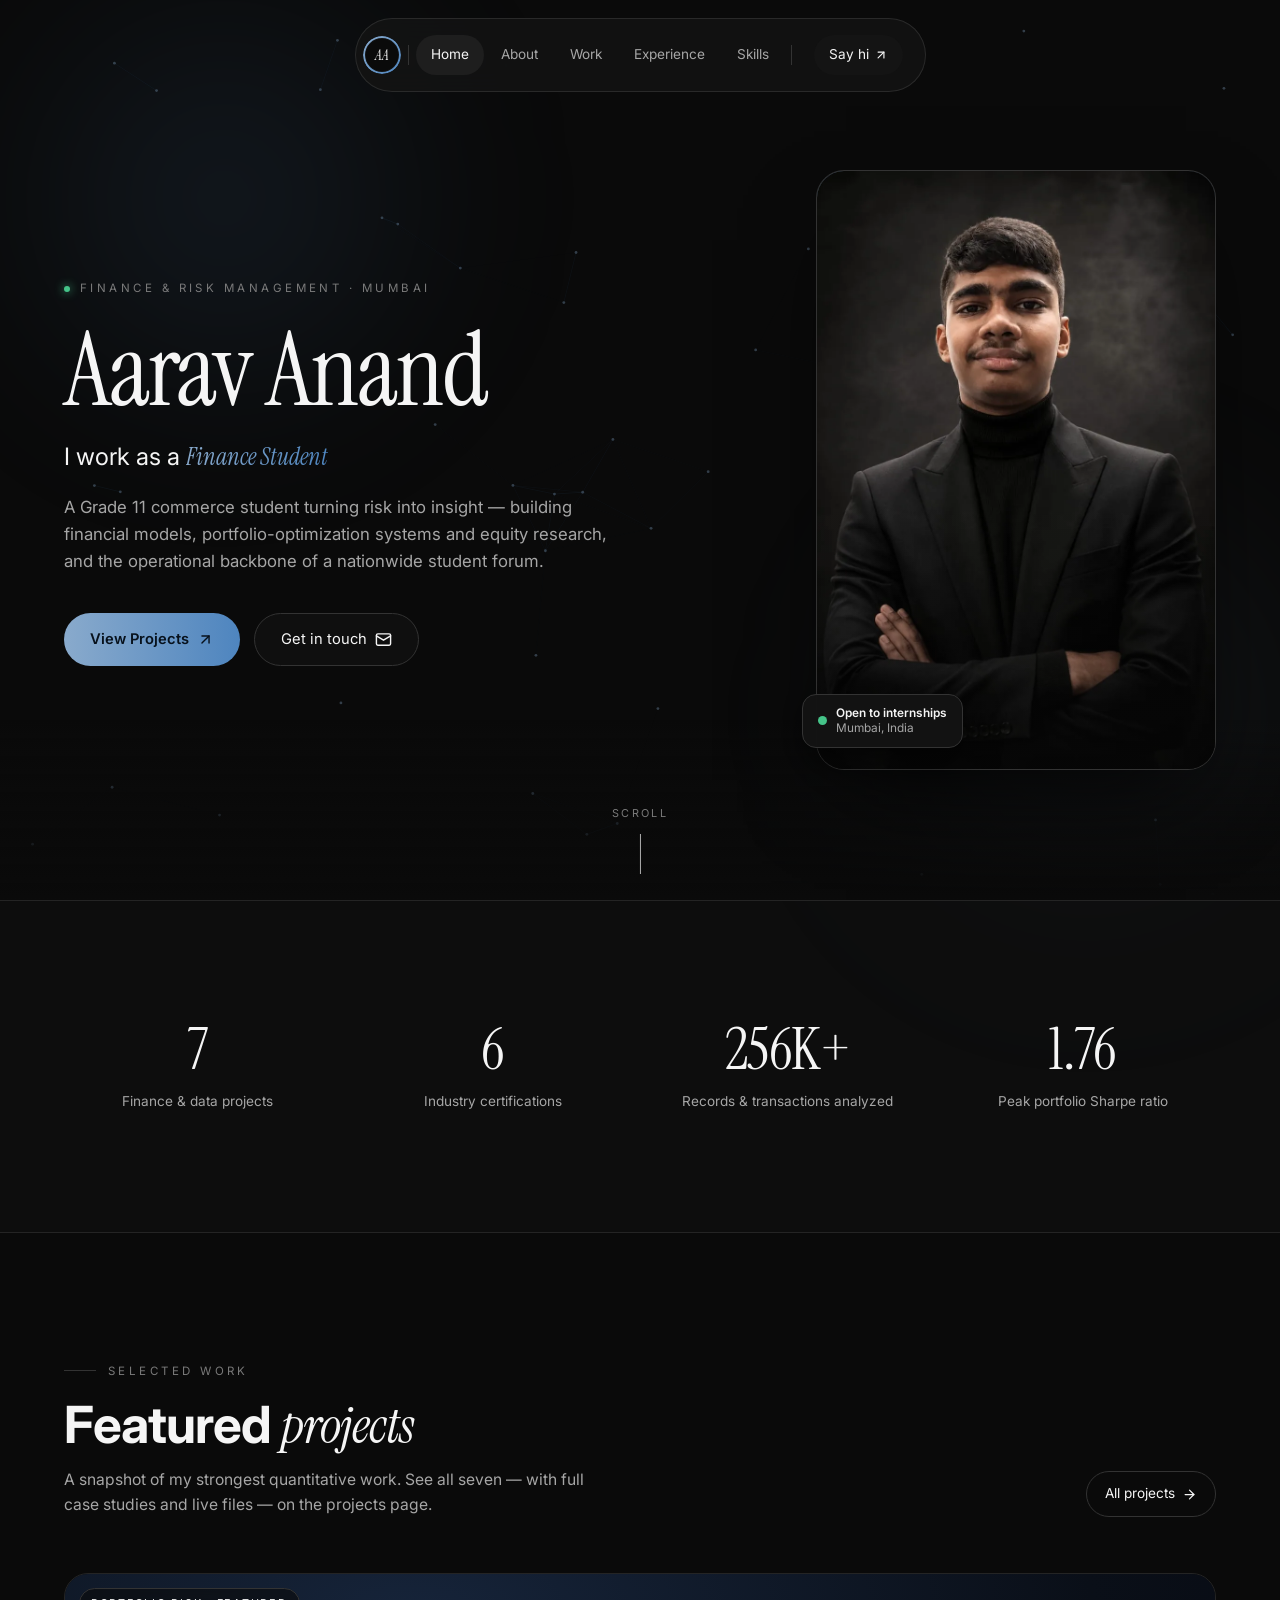
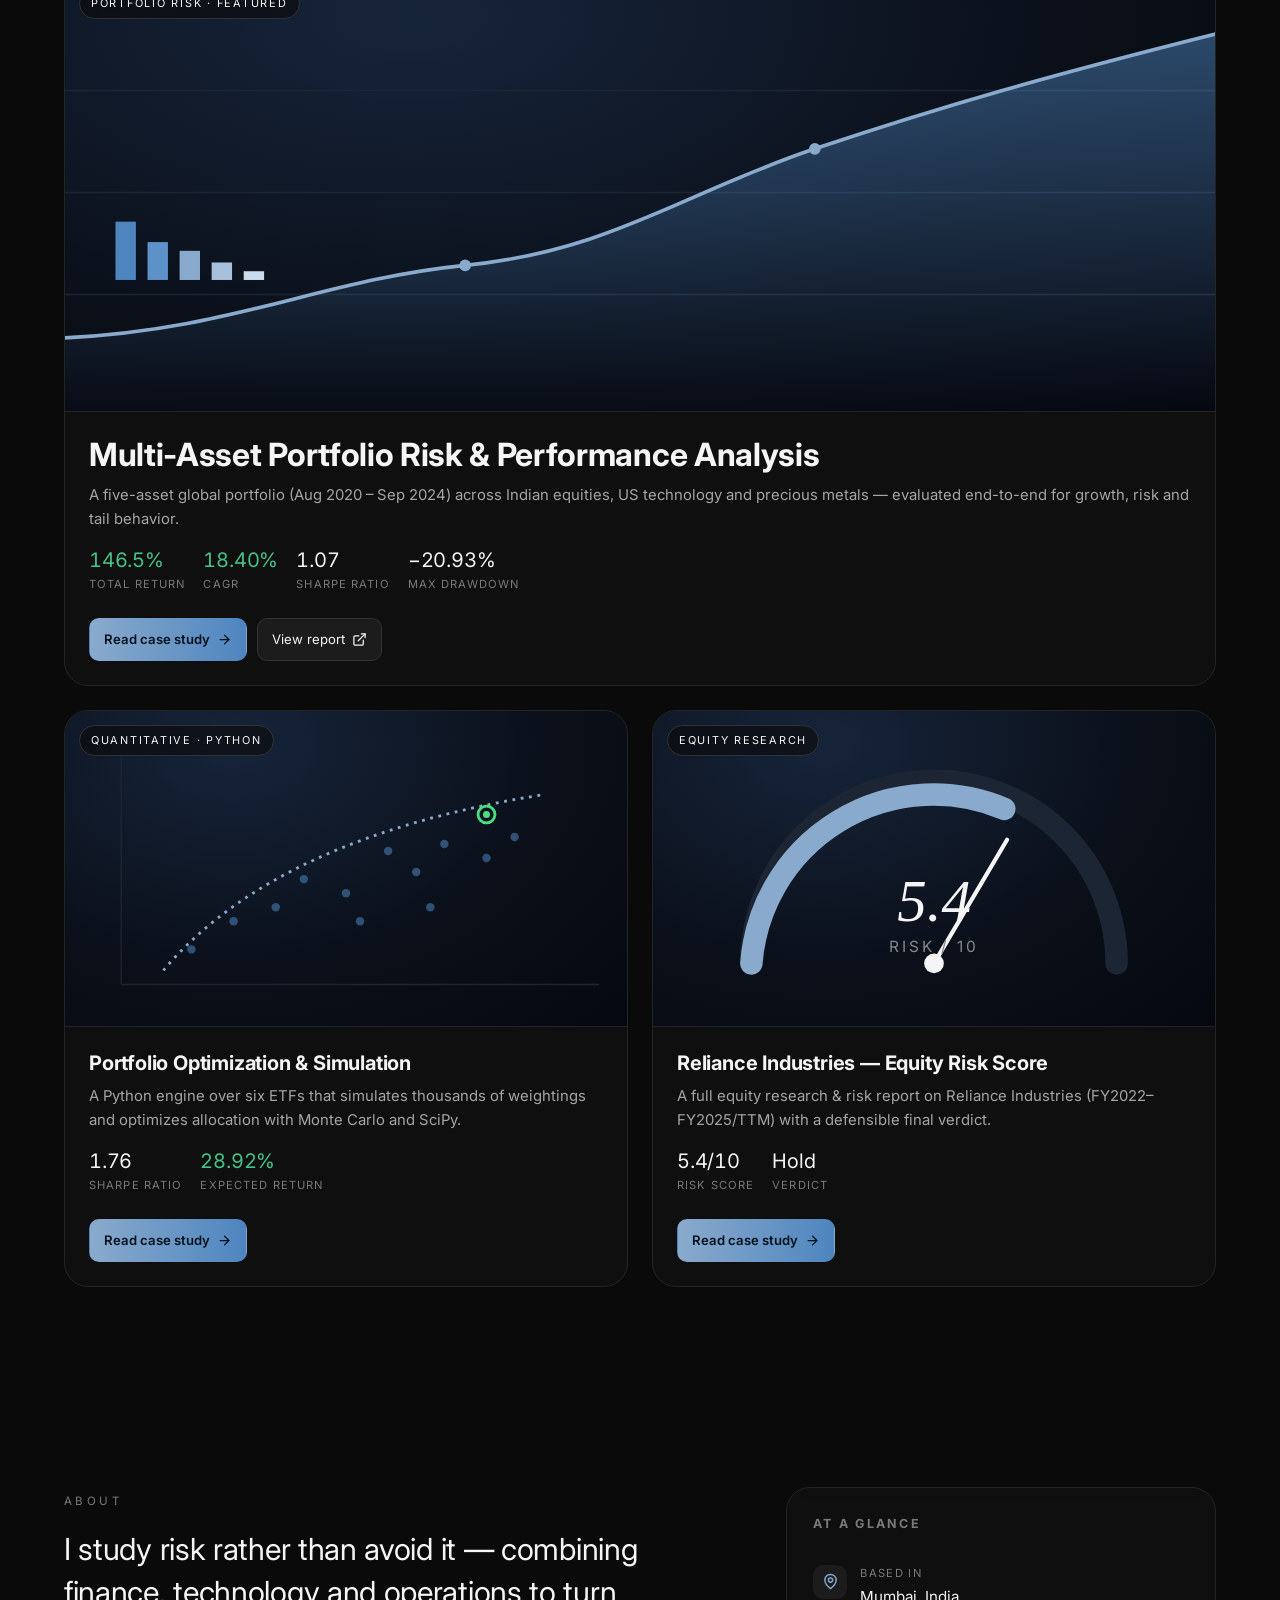
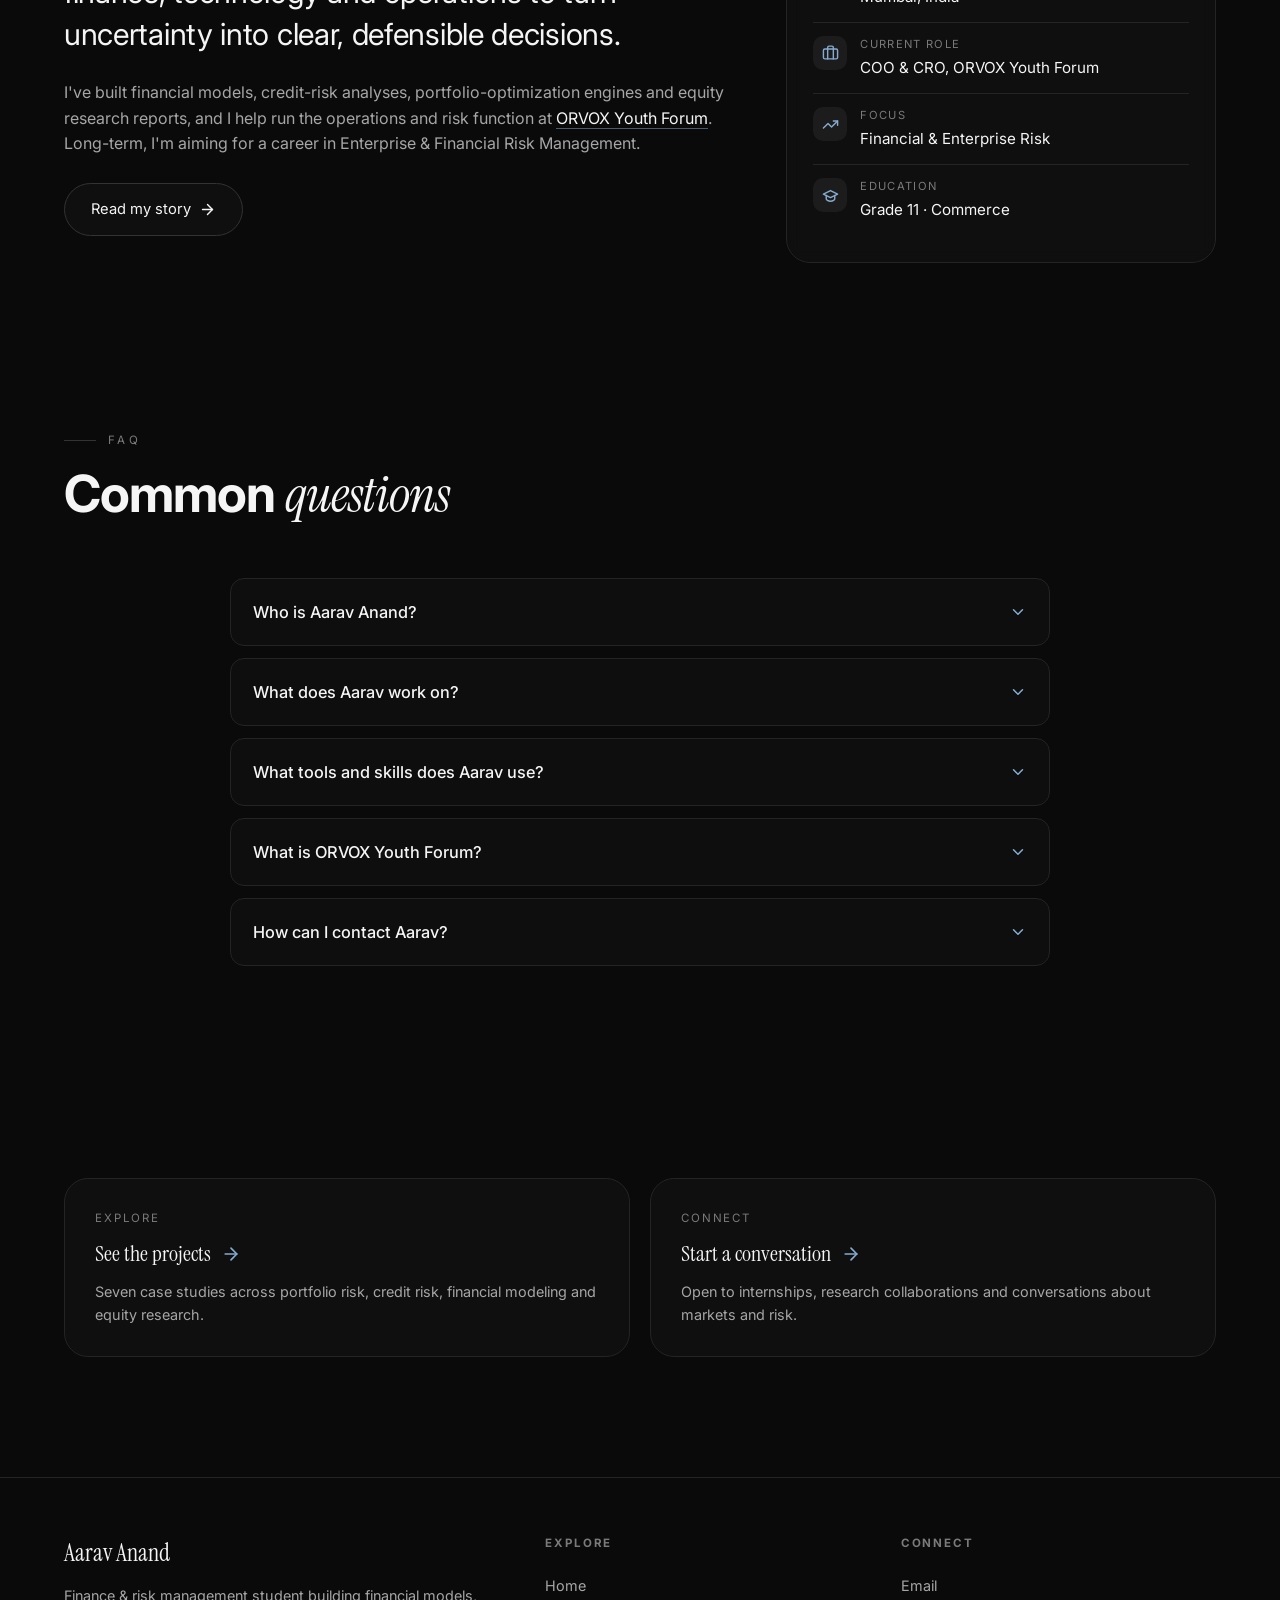
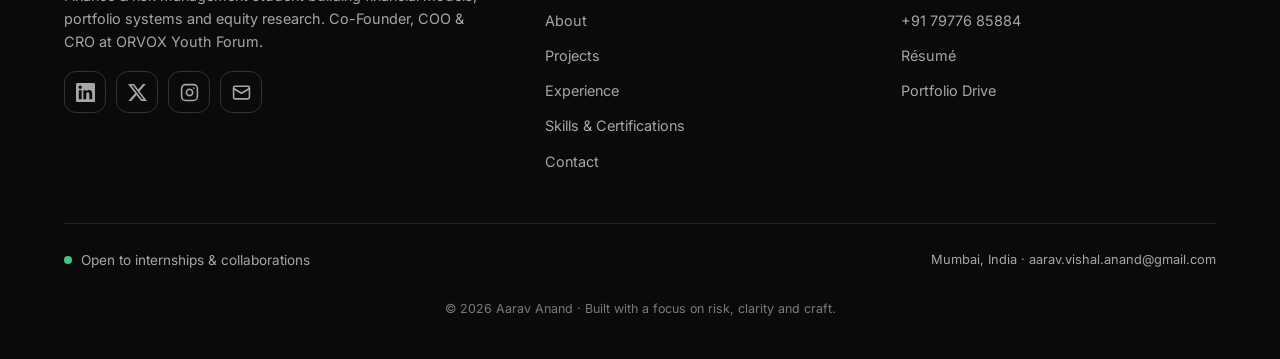
==== commit 36e8fd50: "Point canonical URLs, sitemap, OG and JSON-LD at live Vercel domain Co-Authored-By: Claude Opus 4.8 " ====
--- a/index.html
+++ b/index.html
@@ -9,15 +9,15 @@
   <meta name="description" content="Aarav Anand is a Mumbai-based commerce student in financial risk management — building financial models, portfolio-optimization systems, credit-risk analyses and equity research. Co-Founder, COO &amp; CRO at ORVOX Youth Forum.">
   <meta name="author" content="Aarav Anand">
   <meta name="keywords" content="Aarav Anand, financial risk management, portfolio optimization, credit risk analysis, equity research, quantitative finance, Value at Risk, financial modeling, Monte Carlo simulation, Python finance, Mumbai, ORVOX Youth Forum">
-  <link rel="canonical" href="https://aaravanand.com/">
+  <link rel="canonical" href="https://aarav-anand-portfolio.vercel.app/">
   <meta name="robots" content="index, follow, max-image-preview:large, max-snippet:-1">
 
   <meta property="og:type" content="website">
   <meta property="og:site_name" content="Aarav Anand">
   <meta property="og:title" content="Aarav Anand — Finance &amp; Risk Management · Quant Projects">
   <meta property="og:description" content="Mumbai-based commerce student turning risk into insight — financial models, portfolio optimization, credit-risk &amp; equity research. Co-Founder, COO &amp; CRO at ORVOX Youth Forum.">
-  <meta property="og:url" content="https://aaravanand.com/">
-  <meta property="og:image" content="https://aaravanand.com/og-image.png">
+  <meta property="og:url" content="https://aarav-anand-portfolio.vercel.app/">
+  <meta property="og:image" content="https://aarav-anand-portfolio.vercel.app/og-image.png">
   <meta property="og:image:width" content="1200">
   <meta property="og:image:height" content="630">
   <meta property="og:image:alt" content="Aarav Anand — Finance &amp; Risk Management portfolio">
@@ -26,7 +26,7 @@
   <meta name="twitter:card" content="summary_large_image">
   <meta name="twitter:title" content="Aarav Anand — Finance &amp; Risk Management · Quant Projects">
   <meta name="twitter:description" content="Mumbai-based commerce student building financial models, portfolio optimization systems &amp; equity research. Co-Founder of ORVOX Youth Forum.">
-  <meta name="twitter:image" content="https://aaravanand.com/og-image.png">
+  <meta name="twitter:image" content="https://aarav-anand-portfolio.vercel.app/og-image.png">
   <meta name="twitter:image:alt" content="Aarav Anand — Finance &amp; Risk Management portfolio">
   <meta name="twitter:creator" content="@aarav84329">
 
@@ -46,23 +46,23 @@
     "@graph": [
       {
         "@type": "WebSite",
-        "@id": "https://aaravanand.com/#website",
-        "url": "https://aaravanand.com/",
+        "@id": "https://aarav-anand-portfolio.vercel.app/#website",
+        "url": "https://aarav-anand-portfolio.vercel.app/",
         "name": "Aarav Anand",
         "description": "Portfolio of Aarav Anand — finance and risk management student, quantitative projects and equity research.",
         "inLanguage": "en",
-        "publisher": { "@id": "https://aaravanand.com/#person" }
+        "publisher": { "@id": "https://aarav-anand-portfolio.vercel.app/#person" }
       },
       {
         "@type": "Person",
-        "@id": "https://aaravanand.com/#person",
+        "@id": "https://aarav-anand-portfolio.vercel.app/#person",
         "name": "Aarav Anand",
         "givenName": "Aarav",
         "familyName": "Anand",
         "jobTitle": "Finance & Risk Management Student · Co-Founder, COO & CRO at ORVOX Youth Forum",
         "description": "Mumbai-based Grade 11 commerce student focused on financial risk management, portfolio analytics, credit risk and equity research.",
-        "url": "https://aaravanand.com/",
-        "image": "https://aaravanand.com/assets/aarav-anand-square.jpg",
+        "url": "https://aarav-anand-portfolio.vercel.app/",
+        "image": "https://aarav-anand-portfolio.vercel.app/assets/aarav-anand-square.jpg",
         "email": "mailto:aarav.vishal.anand@gmail.com",
         "telephone": "+91-7977685884",
         "address": { "@type": "PostalAddress", "addressLocality": "Mumbai", "addressCountry": "IN" },
@@ -72,7 +72,7 @@
       },
       {
         "@type": "FAQPage",
-        "@id": "https://aaravanand.com/#faq",
+        "@id": "https://aarav-anand-portfolio.vercel.app/#faq",
         "mainEntity": [
           { "@type": "Question", "name": "Who is Aarav Anand?", "acceptedAnswer": { "@type": "Answer", "text": "Aarav Anand is a Mumbai-based Grade 11 commerce student specializing in financial risk management, portfolio analytics, credit risk and equity research. He is a Founding Member, Chief Operating Officer and Chief Risk Officer at ORVOX Youth Forum." } },
           { "@type": "Question", "name": "What does Aarav Anand work on?", "acceptedAnswer": { "@type": "Answer", "text": "Aarav builds three-statement financial models, Python-based portfolio optimization systems, credit-risk analyses, equity research reports and retail data-analytics projects, focusing on understanding and quantifying risk." } },
